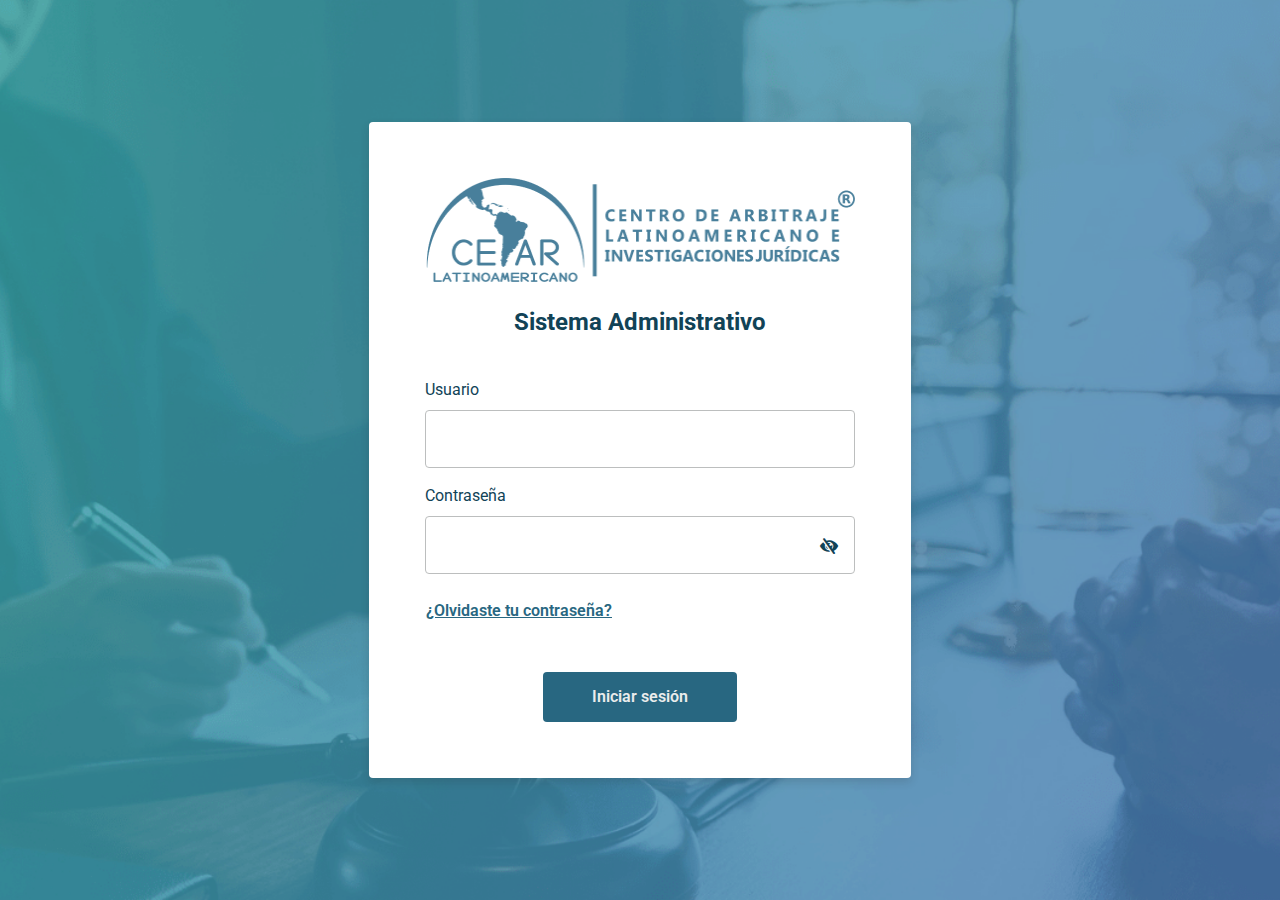
==== login.html @ 55adccd5 "base" ====
<!DOCTYPE html>
<html lang="es">

<head>
	<meta http-equiv="Content-Type" content="text/html; charset=utf-8" />
	<meta http-equiv="X-UA-Compatible" content="IE=edge" />
	<title>Login</title>
	<meta content='width=device-width, initial-scale=1.0, shrink-to-fit=no' name='viewport' />
	<link rel="icon" href="img/icons/favicon.png" type="image/x-icon" />
	<link rel="preconnect" href="https://fonts.googleapis.com">
	<link rel="preconnect" href="https://fonts.gstatic.com" crossorigin>
	<link href="https://fonts.googleapis.com/css2?family=Roboto:wght@400;500;700&display=swap" rel="stylesheet">
	<link href="https://fonts.googleapis.com/css?family=Material+Icons|Material+Icons+Outlined|Material+Icons+Two+Tone|Material+Icons+Round|Material+Icons+Sharp" rel="stylesheet">
	<script src="js/plugin/webfont/webfont.min.js"></script>
	<link href="css/fonts.min.css" rel="stylesheet" type="text/css">
	<!-- CSS Files -->
	<link rel="stylesheet" href="css/animate.css">
	<link rel="stylesheet" href="css/bootstrap.min.css">
	<link rel="stylesheet" href="css/main.css">
	<link rel="stylesheet" href="css/mq.css">

</head>

<body>

	<main class="main-login wrap-img-login">

		<div class="container-fluid container-mobile">
			<div class="row">

				<div class="col-12 wrap-form-login">
					<form class="form-login">

						<div class="logo">
							<img src="img/logos/logo-cear.png" alt="CEAR Centro de Arbitraje Latinoamericano e Investigaciones Jurídicas">
						</div>

						<h1 class="form-title fw-b marginBottom-2-5">
							Sistema Administrativo
						</h1>

						<div class="marginBottom-1 error-input-">
							<label for="inputUser" class="form-label">Usuario</label>
							<input type="text" class="form-control" id="inputUser">
							<small class="text-help">
								<span class="material-icons">
									report_problem
								</span>
								El usuario es incorrecto
							</small>
						</div>

						<div class="marginBottom-1 error-input-">
							<label for="password-field" class="form-label">Contraseña</label>
							<input type="password" class="form-control" id="password-field">
							<span toggle="#password-field" class="fa fa-fw fa-eye-slash field-icon toggle-password"></span>
							<small class="text-help">
								<span class="material-icons">
									report_problem
								</span>
								La contraseña es incorrecta
							</small>
						</div>

						<div class="d-flex justify-content-start marginBottom-2-5">
							<button type="button" class="btn link-button"  data-bs-toggle="modal" data-bs-target="#modalContraOlvidada">
								¿Olvidaste tu contraseña?
							</button>
						</div>

						<div class="d-flex justify-content-center">
							<button type="submit" class="btn btn-large primary-button">Iniciar sesión</button>
						</div>
					</form>
				</div>
			</div>
		</div>

	</main>

	<!-- Modals -->


	<!-- Modal -->
	<div class="modal fade modalInfo" id="modalContraOlvidada" tabindex="-1" role="dialog" aria-labelledby="exampleModalLabel" aria-hidden="true">
		<div class="modal-dialog" role="document">
			<div class="modal-content">
				<div class="modal-header">
					<button type="button" class="btn-close" data-bs-dismiss="modal" aria-label="Close"></button>
				</div>
				<div class="modal-body">
					<h1 class="modal-title marginBottom-1-5 text-center">Recuperación de contraseña</h1>
					<p class="text-center">
						Ingresa tu usuario para solicitar la recuperación de tu contraseña:
					</p>
					<div class="marginBottom-1">
						<label for="inputUser" class="form-label">Usuario</label>
						<input type="text" class="form-control" id="inputUser">
						<small class="text-help">
							<span class="material-icons">
								report_problem
							</span>
							El usuario es incorrecto
						</small>
					</div>
				</div>
				<div class="modal-footer">
					<button type="button" class="btn btn-large primary-button" data-bs-dismiss="modal">
						Solicitar recuperación
					</button>
					<button type="button" class="btn btn-large link-button" data-bs-dismiss="modal">
						Cancelar
					</button>
				</div>
			</div>
		</div>
	</div>
	<!-- Fin Modals -->

	<!--   Bootstrap JS Files   -->
	<script src="js/bootstrap/jquery.3.2.1.min.js"></script>
	<script src="js/bootstrap/bootstrap.bundle.min.js"></script>
	<!-- <script src="js/bootstrap/popper.min.js"></script>
	<script src="js/bootstrap/bootstrap.min.js"></script> -->

	<!-- <script src="js/main.js"></script> -->
	<script src="js/login.js"></script>

</body>

</html>
---- css/fonts.min.css ----
@font-face{font-family:Flaticon;src:url(../fonts/flaticon/Flaticon.eot);src:url(../fonts/flaticon/Flaticon.eot?#iefix) format("embedded-opentype"),url(../fonts/flaticon/Flaticon.woff) format("woff"),url(../fonts/flaticon/Flaticon.ttf) format("truetype"),url(../fonts/flaticon/Flaticon.svg#Flaticon) format("svg");font-weight:400;font-style:normal}@media screen and (-webkit-min-device-pixel-ratio:0){@font-face{font-family:Flaticon;src:url(../fonts/flaticon/Flaticon.svg#Flaticon) format("svg")}}[class*=" flaticon-"]:before,[class^=flaticon-]:before{font-family:Flaticon;font-style:normal;font-weight:400;font-variant:normal;line-height:1;text-decoration:inherit;text-rendering:optimizeLegibility;text-transform:none;-moz-osx-font-smoothing:grayscale;-webkit-font-smoothing:antialiased;font-smoothing:antialiased}.fi:before{display:inline-block;font-family:Flaticon;font-style:normal;font-weight:400;font-variant:normal;line-height:1;text-decoration:inherit;text-rendering:optimizeLegibility;text-transform:none;-moz-osx-font-smoothing:grayscale;-webkit-font-smoothing:antialiased;font-smoothing:antialiased}.flaticon-delivery-truck:before{content:"\f100"}.flaticon-shopping-bag:before{content:"\f101"}.flaticon-box-3:before{content:"\f102"}.flaticon-box-2:before{content:"\f103"}.flaticon-box-1:before{content:"\f104"}.flaticon-laptop:before{content:"\f105"}.flaticon-coffee-cup:before{content:"\f106"}.flaticon-user-6:before{content:"\f107"}.flaticon-user-5:before{content:"\f108"}.flaticon-remove-user-1:before{content:"\f109"}.flaticon-customer-support:before{content:"\f10a"}.flaticon-user-4:before{content:"\f10b"}.flaticon-user-3:before{content:"\f10c"}.flaticon-user-2:before{content:"\f10d"}.flaticon-remove-user:before{content:"\f10e"}.flaticon-add-user:before{content:"\f10f"}.flaticon-tea-cup:before{content:"\f110"}.flaticon-pen:before{content:"\f111"}.flaticon-desk:before{content:"\f112"}.flaticon-ruler:before{content:"\f113"}.flaticon-pencil:before{content:"\f114"}.flaticon-analytics:before{content:"\f115"}.flaticon-google-plus:before{content:"\f116"}.flaticon-dribbble:before{content:"\f117"}.flaticon-whatsapp:before{content:"\f118"}.flaticon-twitter:before{content:"\f119"}.flaticon-behance:before{content:"\f11a"}.flaticon-instagram:before{content:"\f11b"}.flaticon-android:before{content:"\f11c"}.flaticon-apple:before{content:"\f11d"}.flaticon-windows:before{content:"\f11e"}.flaticon-pinterest:before{content:"\f11f"}.flaticon-youtube:before{content:"\f120"}.flaticon-paypal:before{content:"\f121"}.flaticon-linkedin:before{content:"\f122"}.flaticon-facebook:before{content:"\f123"}.flaticon-lock-1:before{content:"\f124"}.flaticon-lock:before{content:"\f125"}.flaticon-profile-1:before{content:"\f126"}.flaticon-profile:before{content:"\f127"}.flaticon-user-1:before{content:"\f128"}.flaticon-user:before{content:"\f129"}.flaticon-users:before{content:"\f12a"}.flaticon-message:before{content:"\f12b"}.flaticon-placeholder-1:before{content:"\f12c"}.flaticon-location:before{content:"\f12d"}.flaticon-arrows-2:before{content:"\f12e"}.flaticon-technology-2:before{content:"\f12f"}.flaticon-multimedia-2:before{content:"\f130"}.flaticon-multimedia-1:before{content:"\f131"}.flaticon-close:before{content:"\f132"}.flaticon-home:before{content:"\f133"}.flaticon-circle:before{content:"\f134"}.flaticon-arrow:before{content:"\f135"}.flaticon-mark-1:before{content:"\f136"}.flaticon-mark:before{content:"\f137"}.flaticon-shapes-1:before{content:"\f138"}.flaticon-search-2:before{content:"\f139"}.flaticon-interface-7:before{content:"\f13a"}.flaticon-suitcase:before{content:"\f13b"}.flaticon-chain-1:before{content:"\f13c"}.flaticon-chain:before{content:"\f13d"}.flaticon-agenda-1:before{content:"\f13e"}.flaticon-interface-6:before{content:"\f13f"}.flaticon-calendar:before{content:"\f140"}.flaticon-list:before{content:"\f141"}.flaticon-file-1:before{content:"\f142"}.flaticon-file:before{content:"\f143"}.flaticon-interface-5:before{content:"\f144"}.flaticon-folder:before{content:"\f145"}.flaticon-stopwatch:before{content:"\f146"}.flaticon-time:before{content:"\f147"}.flaticon-clock-1:before{content:"\f148"}.flaticon-search-1:before{content:"\f149"}.flaticon-alarm-1:before{content:"\f14a"}.flaticon-alarm:before{content:"\f14b"}.flaticon-present:before{content:"\f14c"}.flaticon-layers-1:before{content:"\f14d"}.flaticon-settings:before{content:"\f14e"}.flaticon-attachment:before{content:"\f14f"}.flaticon-gestures:before{content:"\f150"}.flaticon-tool:before{content:"\f151"}.flaticon-interface-4:before{content:"\f152"}.flaticon-interface-3:before{content:"\f153"}.flaticon-agenda:before{content:"\f154"}.flaticon-shapes:before{content:"\f155"}.flaticon-symbol-1:before{content:"\f156"}.flaticon-symbol:before{content:"\f157"}.flaticon-interface-2:before{content:"\f158"}.flaticon-layers:before{content:"\f159"}.flaticon-clock:before{content:"\f15a"}.flaticon-web-1:before{content:"\f15b"}.flaticon-internet:before{content:"\f15c"}.flaticon-placeholder:before{content:"\f15d"}.flaticon-signs-3:before{content:"\f15e"}.flaticon-star-1:before{content:"\f15f"}.flaticon-web:before{content:"\f160"}.flaticon-star:before{content:"\f161"}.flaticon-like-1:before{content:"\f162"}.flaticon-like:before{content:"\f163"}.flaticon-cloud:before{content:"\f164"}.flaticon-database:before{content:"\f165"}.flaticon-technology-1:before{content:"\f166"}.flaticon-idea:before{content:"\f167"}.flaticon-search:before{content:"\f168"}.flaticon-wifi:before{content:"\f169"}.flaticon-hands-1:before{content:"\f16a"}.flaticon-hands:before{content:"\f16b"}.flaticon-bars-2:before{content:"\f16c"}.flaticon-arrows-1:before{content:"\f16d"}.flaticon-interface-1:before{content:"\f16e"}.flaticon-network:before{content:"\f16f"}.flaticon-share-1:before{content:"\f170"}.flaticon-share:before{content:"\f171"}.flaticon-bars-1:before{content:"\f172"}.flaticon-cross-1:before{content:"\f173"}.flaticon-line-1:before{content:"\f174"}.flaticon-signs-2:before{content:"\f175"}.flaticon-check:before{content:"\f176"}.flaticon-technology:before{content:"\f177"}.flaticon-bars:before{content:"\f178"}.flaticon-cross:before{content:"\f179"}.flaticon-add:before{content:"\f17a"}.flaticon-power:before{content:"\f17b"}.flaticon-signs-1:before{content:"\f17c"}.flaticon-round:before{content:"\f17d"}.flaticon-exclamation:before{content:"\f17e"}.flaticon-success:before{content:"\f17f"}.flaticon-error:before{content:"\f180"}.flaticon-line:before{content:"\f181"}.flaticon-plus:before{content:"\f182"}.flaticon-interface:before{content:"\f183"}.flaticon-signs:before{content:"\f184"}.flaticon-play-button-1:before{content:"\f185"}.flaticon-play-button:before{content:"\f186"}.flaticon-music-player:before{content:"\f187"}.flaticon-medical:before{content:"\f188"}.flaticon-photo-camera:before{content:"\f189"}.flaticon-picture:before{content:"\f18a"}.flaticon-multimedia:before{content:"\f18b"}.flaticon-game-controller:before{content:"\f18c"}.flaticon-imac:before{content:"\f18d"}.flaticon-paint-palette:before{content:"\f18e"}.flaticon-envelope-3:before{content:"\f18f"}.flaticon-envelope-2:before{content:"\f190"}.flaticon-envelope-1:before{content:"\f191"}.flaticon-envelope:before{content:"\f192"}.flaticon-mailbox:before{content:"\f193"}.flaticon-inbox:before{content:"\f194"}.flaticon-chat-8:before{content:"\f195"}.flaticon-chat-7:before{content:"\f196"}.flaticon-chat-6:before{content:"\f197"}.flaticon-chat-5:before{content:"\f198"}.flaticon-chat-4:before{content:"\f199"}.flaticon-chat-3:before{content:"\f19a"}.flaticon-chat-2:before{content:"\f19b"}.flaticon-chat-1:before{content:"\f19c"}.flaticon-chat:before{content:"\f19d"}.flaticon-archive:before{content:"\f19e"}.flaticon-diagram:before{content:"\f19f"}.flaticon-graph-2:before{content:"\f1a0"}.flaticon-graph-1:before{content:"\f1a1"}.flaticon-graph:before{content:"\f1a2"}.flaticon-chart-pie:before{content:"\f1a3"}.flaticon-presentation:before{content:"\f1a4"}.flaticon-store:before{content:"\f1a5"}.flaticon-coins:before{content:"\f1a6"}.flaticon-credit-card-1:before{content:"\f1a7"}.flaticon-credit-card:before{content:"\f1a8"}.flaticon-cart-1:before{content:"\f1a9"}.flaticon-cart:before{content:"\f1aa"}.flaticon-price-tag:before{content:"\f1ab"}.flaticon-box:before{content:"\f1ac"}.flaticon-right-arrow-4:before{content:"\f1ad"}.flaticon-left-arrow-4:before{content:"\f1ae"}.flaticon-up-arrow-3:before{content:"\f1af"}.flaticon-download-1:before{content:"\f1b0"}.flaticon-down-arrow-3:before{content:"\f1b1"}.flaticon-up-arrow-2:before{content:"\f1b2"}.flaticon-left-arrow-3:before{content:"\f1b3"}.flaticon-right-arrow-3:before{content:"\f1b4"}.flaticon-down-arrow-2:before{content:"\f1b5"}.flaticon-arrows:before{content:"\f1b6"}.flaticon-left-arrow-2:before{content:"\f1b7"}.flaticon-right-arrow-2:before{content:"\f1b8"}.flaticon-upward:before{content:"\f1b9"}.flaticon-download:before{content:"\f1ba"}.flaticon-back:before{content:"\f1bb"}.flaticon-next:before{content:"\f1bc"}.flaticon-up-arrow-1:before{content:"\f1bd"}.flaticon-down-arrow-1:before{content:"\f1be"}.flaticon-left-arrow-1:before{content:"\f1bf"}.flaticon-right-arrow-1:before{content:"\f1c0"}.flaticon-up-arrow:before{content:"\f1c1"}.flaticon-down-arrow:before{content:"\f1c2"}.flaticon-left-arrow:before{content:"\f1c3"}.flaticon-right-arrow:before{content:"\f1c4"}.flaticon-expand:before{content:"\f1c5"}.flaticon-repeat:before{content:"\f1c6"}/*!
 * Font Awesome Free 5.2.0 by @fontawesome - https://fontawesome.com
 * License - https://fontawesome.com/license (Icons: CC BY 4.0, Fonts: SIL OFL 1.1, Code: MIT License)
 */.fa,.fab,.fal,.far,.fas{-moz-osx-font-smoothing:grayscale;-webkit-font-smoothing:antialiased;display:inline-block;font-style:normal;font-variant:normal;text-rendering:auto;line-height:1}.fa-lg{font-size:1.33333em;line-height:.75em;vertical-align:-.0667em}.fa-xs{font-size:.75em}.fa-sm{font-size:.875em}.fa-1x{font-size:1em}.fa-2x{font-size:2em}.fa-3x{font-size:3em}.fa-4x{font-size:4em}.fa-5x{font-size:5em}.fa-6x{font-size:6em}.fa-7x{font-size:7em}.fa-8x{font-size:8em}.fa-9x{font-size:9em}.fa-10x{font-size:10em}.fa-fw{text-align:center;width:1.25em}.fa-ul{list-style-type:none;margin-left:2.5em;padding-left:0}.fa-ul>li{position:relative}.fa-li{left:-2em;position:absolute;text-align:center;width:2em;line-height:inherit}.fa-border{border:solid .08em #eee;border-radius:.1em;padding:.2em .25em .15em}.fa-pull-left{float:left}.fa-pull-right{float:right}.fa.fa-pull-left,.fab.fa-pull-left,.fal.fa-pull-left,.far.fa-pull-left,.fas.fa-pull-left{margin-right:.3em}.fa.fa-pull-right,.fab.fa-pull-right,.fal.fa-pull-right,.far.fa-pull-right,.fas.fa-pull-right{margin-left:.3em}.fa-spin{-webkit-animation:fa-spin 2s infinite linear;animation:fa-spin 2s infinite linear}.fa-pulse{-webkit-animation:fa-spin 1s infinite steps(8);animation:fa-spin 1s infinite steps(8)}@-webkit-keyframes fa-spin{0%{-webkit-transform:rotate(0);transform:rotate(0)}100%{-webkit-transform:rotate(360deg);transform:rotate(360deg)}}@keyframes fa-spin{0%{-webkit-transform:rotate(0);transform:rotate(0)}100%{-webkit-transform:rotate(360deg);transform:rotate(360deg)}}.fa-rotate-90{-webkit-transform:rotate(90deg);transform:rotate(90deg)}.fa-rotate-180{-webkit-transform:rotate(180deg);transform:rotate(180deg)}.fa-rotate-270{-webkit-transform:rotate(270deg);transform:rotate(270deg)}.fa-flip-horizontal{-webkit-transform:scale(-1,1);transform:scale(-1,1)}.fa-flip-vertical{-webkit-transform:scale(1,-1);transform:scale(1,-1)}.fa-flip-horizontal.fa-flip-vertical{-webkit-transform:scale(-1,-1);transform:scale(-1,-1)}:root .fa-flip-horizontal,:root .fa-flip-vertical,:root .fa-rotate-180,:root .fa-rotate-270,:root .fa-rotate-90{-webkit-filter:none;filter:none}.fa-stack{display:inline-block;height:2em;line-height:2em;position:relative;vertical-align:middle;width:2em}.fa-stack-1x,.fa-stack-2x{left:0;position:absolute;text-align:center;width:100%}.fa-stack-1x{line-height:inherit}.fa-stack-2x{font-size:2em}.fa-inverse{color:#fff}.fa-500px:before{content:"\f26e"}.fa-accessible-icon:before{content:"\f368"}.fa-accusoft:before{content:"\f369"}.fa-address-book:before{content:"\f2b9"}.fa-address-card:before{content:"\f2bb"}.fa-adjust:before{content:"\f042"}.fa-adn:before{content:"\f170"}.fa-adversal:before{content:"\f36a"}.fa-affiliatetheme:before{content:"\f36b"}.fa-air-freshener:before{content:"\f5d0"}.fa-algolia:before{content:"\f36c"}.fa-align-center:before{content:"\f037"}.fa-align-justify:before{content:"\f039"}.fa-align-left:before{content:"\f036"}.fa-align-right:before{content:"\f038"}.fa-allergies:before{content:"\f461"}.fa-amazon:before{content:"\f270"}.fa-amazon-pay:before{content:"\f42c"}.fa-ambulance:before{content:"\f0f9"}.fa-american-sign-language-interpreting:before{content:"\f2a3"}.fa-amilia:before{content:"\f36d"}.fa-anchor:before{content:"\f13d"}.fa-android:before{content:"\f17b"}.fa-angellist:before{content:"\f209"}.fa-angle-double-down:before{content:"\f103"}.fa-angle-double-left:before{content:"\f100"}.fa-angle-double-right:before{content:"\f101"}.fa-angle-double-up:before{content:"\f102"}.fa-angle-down:before{content:"\f107"}.fa-angle-left:before{content:"\f104"}.fa-angle-right:before{content:"\f105"}.fa-angle-up:before{content:"\f106"}.fa-angry:before{content:"\f556"}.fa-angrycreative:before{content:"\f36e"}.fa-angular:before{content:"\f420"}.fa-app-store:before{content:"\f36f"}.fa-app-store-ios:before{content:"\f370"}.fa-apper:before{content:"\f371"}.fa-apple:before{content:"\f179"}.fa-apple-alt:before{content:"\f5d1"}.fa-apple-pay:before{content:"\f415"}.fa-archive:before{content:"\f187"}.fa-archway:before{content:"\f557"}.fa-arrow-alt-circle-down:before{content:"\f358"}.fa-arrow-alt-circle-left:before{content:"\f359"}.fa-arrow-alt-circle-right:before{content:"\f35a"}.fa-arrow-alt-circle-up:before{content:"\f35b"}.fa-arrow-circle-down:before{content:"\f0ab"}.fa-arrow-circle-left:before{content:"\f0a8"}.fa-arrow-circle-right:before{content:"\f0a9"}.fa-arrow-circle-up:before{content:"\f0aa"}.fa-arrow-down:before{content:"\f063"}.fa-arrow-left:before{content:"\f060"}.fa-arrow-right:before{content:"\f061"}.fa-arrow-up:before{content:"\f062"}.fa-arrows-alt:before{content:"\f0b2"}.fa-arrows-alt-h:before{content:"\f337"}.fa-arrows-alt-v:before{content:"\f338"}.fa-assistive-listening-systems:before{content:"\f2a2"}.fa-asterisk:before{content:"\f069"}.fa-asymmetrik:before{content:"\f372"}.fa-at:before{content:"\f1fa"}.fa-atlas:before{content:"\f558"}.fa-atom:before{content:"\f5d2"}.fa-audible:before{content:"\f373"}.fa-audio-description:before{content:"\f29e"}.fa-autoprefixer:before{content:"\f41c"}.fa-avianex:before{content:"\f374"}.fa-aviato:before{content:"\f421"}.fa-award:before{content:"\f559"}.fa-aws:before{content:"\f375"}.fa-backspace:before{content:"\f55a"}.fa-backward:before{content:"\f04a"}.fa-balance-scale:before{content:"\f24e"}.fa-ban:before{content:"\f05e"}.fa-band-aid:before{content:"\f462"}.fa-bandcamp:before{content:"\f2d5"}.fa-barcode:before{content:"\f02a"}.fa-bars:before{content:"\f0c9"}.fa-baseball-ball:before{content:"\f433"}.fa-basketball-ball:before{content:"\f434"}.fa-bath:before{content:"\f2cd"}.fa-battery-empty:before{content:"\f244"}.fa-battery-full:before{content:"\f240"}.fa-battery-half:before{content:"\f242"}.fa-battery-quarter:before{content:"\f243"}.fa-battery-three-quarters:before{content:"\f241"}.fa-bed:before{content:"\f236"}.fa-beer:before{content:"\f0fc"}.fa-behance:before{content:"\f1b4"}.fa-behance-square:before{content:"\f1b5"}.fa-bell:before{content:"\f0f3"}.fa-bell-slash:before{content:"\f1f6"}.fa-bezier-curve:before{content:"\f55b"}.fa-bicycle:before{content:"\f206"}.fa-bimobject:before{content:"\f378"}.fa-binoculars:before{content:"\f1e5"}.fa-birthday-cake:before{content:"\f1fd"}.fa-bitbucket:before{content:"\f171"}.fa-bitcoin:before{content:"\f379"}.fa-bity:before{content:"\f37a"}.fa-black-tie:before{content:"\f27e"}.fa-blackberry:before{content:"\f37b"}.fa-blender:before{content:"\f517"}.fa-blind:before{content:"\f29d"}.fa-blogger:before{content:"\f37c"}.fa-blogger-b:before{content:"\f37d"}.fa-bluetooth:before{content:"\f293"}.fa-bluetooth-b:before{content:"\f294"}.fa-bold:before{content:"\f032"}.fa-bolt:before{content:"\f0e7"}.fa-bomb:before{content:"\f1e2"}.fa-bone:before{content:"\f5d7"}.fa-bong:before{content:"\f55c"}.fa-book:before{content:"\f02d"}.fa-book-open:before{content:"\f518"}.fa-book-reader:before{content:"\f5da"}.fa-bookmark:before{content:"\f02e"}.fa-bowling-ball:before{content:"\f436"}.fa-box:before{content:"\f466"}.fa-box-open:before{content:"\f49e"}.fa-boxes:before{content:"\f468"}.fa-braille:before{content:"\f2a1"}.fa-brain:before{content:"\f5dc"}.fa-briefcase:before{content:"\f0b1"}.fa-briefcase-medical:before{content:"\f469"}.fa-broadcast-tower:before{content:"\f519"}.fa-broom:before{content:"\f51a"}.fa-brush:before{content:"\f55d"}.fa-btc:before{content:"\f15a"}.fa-bug:before{content:"\f188"}.fa-building:before{content:"\f1ad"}.fa-bullhorn:before{content:"\f0a1"}.fa-bullseye:before{content:"\f140"}.fa-burn:before{content:"\f46a"}.fa-buromobelexperte:before{content:"\f37f"}.fa-bus:before{content:"\f207"}.fa-bus-alt:before{content:"\f55e"}.fa-buysellads:before{content:"\f20d"}.fa-calculator:before{content:"\f1ec"}.fa-calendar:before{content:"\f133"}.fa-calendar-alt:before{content:"\f073"}.fa-calendar-check:before{content:"\f274"}.fa-calendar-minus:before{content:"\f272"}.fa-calendar-plus:before{content:"\f271"}.fa-calendar-times:before{content:"\f273"}.fa-camera:before{content:"\f030"}.fa-camera-retro:before{content:"\f083"}.fa-cannabis:before{content:"\f55f"}.fa-capsules:before{content:"\f46b"}.fa-car:before{content:"\f1b9"}.fa-car-alt:before{content:"\f5de"}.fa-car-battery:before{content:"\f5df"}.fa-car-crash:before{content:"\f5e1"}.fa-car-side:before{content:"\f5e4"}.fa-caret-down:before{content:"\f0d7"}.fa-caret-left:before{content:"\f0d9"}.fa-caret-right:before{content:"\f0da"}.fa-caret-square-down:before{content:"\f150"}.fa-caret-square-left:before{content:"\f191"}.fa-caret-square-right:before{content:"\f152"}.fa-caret-square-up:before{content:"\f151"}.fa-caret-up:before{content:"\f0d8"}.fa-cart-arrow-down:before{content:"\f218"}.fa-cart-plus:before{content:"\f217"}.fa-cc-amazon-pay:before{content:"\f42d"}.fa-cc-amex:before{content:"\f1f3"}.fa-cc-apple-pay:before{content:"\f416"}.fa-cc-diners-club:before{content:"\f24c"}.fa-cc-discover:before{content:"\f1f2"}.fa-cc-jcb:before{content:"\f24b"}.fa-cc-mastercard:before{content:"\f1f1"}.fa-cc-paypal:before{content:"\f1f4"}.fa-cc-stripe:before{content:"\f1f5"}.fa-cc-visa:before{content:"\f1f0"}.fa-centercode:before{content:"\f380"}.fa-certificate:before{content:"\f0a3"}.fa-chalkboard:before{content:"\f51b"}.fa-chalkboard-teacher:before{content:"\f51c"}.fa-charging-station:before{content:"\f5e7"}.fa-chart-area:before{content:"\f1fe"}.fa-chart-bar:before{content:"\f080"}.fa-chart-line:before{content:"\f201"}.fa-chart-pie:before{content:"\f200"}.fa-check:before{content:"\f00c"}.fa-check-circle:before{content:"\f058"}.fa-check-double:before{content:"\f560"}.fa-check-square:before{content:"\f14a"}.fa-chess:before{content:"\f439"}.fa-chess-bishop:before{content:"\f43a"}.fa-chess-board:before{content:"\f43c"}.fa-chess-king:before{content:"\f43f"}.fa-chess-knight:before{content:"\f441"}.fa-chess-pawn:before{content:"\f443"}.fa-chess-queen:before{content:"\f445"}.fa-chess-rook:before{content:"\f447"}.fa-chevron-circle-down:before{content:"\f13a"}.fa-chevron-circle-left:before{content:"\f137"}.fa-chevron-circle-right:before{content:"\f138"}.fa-chevron-circle-up:before{content:"\f139"}.fa-chevron-down:before{content:"\f078"}.fa-chevron-left:before{content:"\f053"}.fa-chevron-right:before{content:"\f054"}.fa-chevron-up:before{content:"\f077"}.fa-child:before{content:"\f1ae"}.fa-chrome:before{content:"\f268"}.fa-church:before{content:"\f51d"}.fa-circle:before{content:"\f111"}.fa-circle-notch:before{content:"\f1ce"}.fa-clipboard:before{content:"\f328"}.fa-clipboard-check:before{content:"\f46c"}.fa-clipboard-list:before{content:"\f46d"}.fa-clock:before{content:"\f017"}.fa-clone:before{content:"\f24d"}.fa-closed-captioning:before{content:"\f20a"}.fa-cloud:before{content:"\f0c2"}.fa-cloud-download-alt:before{content:"\f381"}.fa-cloud-upload-alt:before{content:"\f382"}.fa-cloudscale:before{content:"\f383"}.fa-cloudsmith:before{content:"\f384"}.fa-cloudversify:before{content:"\f385"}.fa-cocktail:before{content:"\f561"}.fa-code:before{content:"\f121"}.fa-code-branch:before{content:"\f126"}.fa-codepen:before{content:"\f1cb"}.fa-codiepie:before{content:"\f284"}.fa-coffee:before{content:"\f0f4"}.fa-cog:before{content:"\f013"}.fa-cogs:before{content:"\f085"}.fa-coins:before{content:"\f51e"}.fa-columns:before{content:"\f0db"}.fa-comment:before{content:"\f075"}.fa-comment-alt:before{content:"\f27a"}.fa-comment-dots:before{content:"\f4ad"}.fa-comment-slash:before{content:"\f4b3"}.fa-comments:before{content:"\f086"}.fa-compact-disc:before{content:"\f51f"}.fa-compass:before{content:"\f14e"}.fa-compress:before{content:"\f066"}.fa-concierge-bell:before{content:"\f562"}.fa-connectdevelop:before{content:"\f20e"}.fa-contao:before{content:"\f26d"}.fa-cookie:before{content:"\f563"}.fa-cookie-bite:before{content:"\f564"}.fa-copy:before{content:"\f0c5"}.fa-copyright:before{content:"\f1f9"}.fa-couch:before{content:"\f4b8"}.fa-cpanel:before{content:"\f388"}.fa-creative-commons:before{content:"\f25e"}.fa-creative-commons-by:before{content:"\f4e7"}.fa-creative-commons-nc:before{content:"\f4e8"}.fa-creative-commons-nc-eu:before{content:"\f4e9"}.fa-creative-commons-nc-jp:before{content:"\f4ea"}.fa-creative-commons-nd:before{content:"\f4eb"}.fa-creative-commons-pd:before{content:"\f4ec"}.fa-creative-commons-pd-alt:before{content:"\f4ed"}.fa-creative-commons-remix:before{content:"\f4ee"}.fa-creative-commons-sa:before{content:"\f4ef"}.fa-creative-commons-sampling:before{content:"\f4f0"}.fa-creative-commons-sampling-plus:before{content:"\f4f1"}.fa-creative-commons-share:before{content:"\f4f2"}.fa-credit-card:before{content:"\f09d"}.fa-crop:before{content:"\f125"}.fa-crop-alt:before{content:"\f565"}.fa-crosshairs:before{content:"\f05b"}.fa-crow:before{content:"\f520"}.fa-crown:before{content:"\f521"}.fa-css3:before{content:"\f13c"}.fa-css3-alt:before{content:"\f38b"}.fa-cube:before{content:"\f1b2"}.fa-cubes:before{content:"\f1b3"}.fa-cut:before{content:"\f0c4"}.fa-cuttlefish:before{content:"\f38c"}.fa-d-and-d:before{content:"\f38d"}.fa-dashcube:before{content:"\f210"}.fa-database:before{content:"\f1c0"}.fa-deaf:before{content:"\f2a4"}.fa-delicious:before{content:"\f1a5"}.fa-deploydog:before{content:"\f38e"}.fa-deskpro:before{content:"\f38f"}.fa-desktop:before{content:"\f108"}.fa-deviantart:before{content:"\f1bd"}.fa-diagnoses:before{content:"\f470"}.fa-dice:before{content:"\f522"}.fa-dice-five:before{content:"\f523"}.fa-dice-four:before{content:"\f524"}.fa-dice-one:before{content:"\f525"}.fa-dice-six:before{content:"\f526"}.fa-dice-three:before{content:"\f527"}.fa-dice-two:before{content:"\f528"}.fa-digg:before{content:"\f1a6"}.fa-digital-ocean:before{content:"\f391"}.fa-digital-tachograph:before{content:"\f566"}.fa-directions:before{content:"\f5eb"}.fa-discord:before{content:"\f392"}.fa-discourse:before{content:"\f393"}.fa-divide:before{content:"\f529"}.fa-dizzy:before{content:"\f567"}.fa-dna:before{content:"\f471"}.fa-dochub:before{content:"\f394"}.fa-docker:before{content:"\f395"}.fa-dollar-sign:before{content:"\f155"}.fa-dolly:before{content:"\f472"}.fa-dolly-flatbed:before{content:"\f474"}.fa-donate:before{content:"\f4b9"}.fa-door-closed:before{content:"\f52a"}.fa-door-open:before{content:"\f52b"}.fa-dot-circle:before{content:"\f192"}.fa-dove:before{content:"\f4ba"}.fa-download:before{content:"\f019"}.fa-draft2digital:before{content:"\f396"}.fa-drafting-compass:before{content:"\f568"}.fa-draw-polygon:before{content:"\f5ee"}.fa-dribbble:before{content:"\f17d"}.fa-dribbble-square:before{content:"\f397"}.fa-dropbox:before{content:"\f16b"}.fa-drum:before{content:"\f569"}.fa-drum-steelpan:before{content:"\f56a"}.fa-drupal:before{content:"\f1a9"}.fa-dumbbell:before{content:"\f44b"}.fa-dyalog:before{content:"\f399"}.fa-earlybirds:before{content:"\f39a"}.fa-ebay:before{content:"\f4f4"}.fa-edge:before{content:"\f282"}.fa-edit:before{content:"\f044"}.fa-eject:before{content:"\f052"}.fa-elementor:before{content:"\f430"}.fa-ellipsis-h:before{content:"\f141"}.fa-ellipsis-v:before{content:"\f142"}.fa-ello:before{content:"\f5f1"}.fa-ember:before{content:"\f423"}.fa-empire:before{content:"\f1d1"}.fa-envelope:before{content:"\f0e0"}.fa-envelope-open:before{content:"\f2b6"}.fa-envelope-square:before{content:"\f199"}.fa-envira:before{content:"\f299"}.fa-equals:before{content:"\f52c"}.fa-eraser:before{content:"\f12d"}.fa-erlang:before{content:"\f39d"}.fa-ethereum:before{content:"\f42e"}.fa-etsy:before{content:"\f2d7"}.fa-euro-sign:before{content:"\f153"}.fa-exchange-alt:before{content:"\f362"}.fa-exclamation:before{content:"\f12a"}.fa-exclamation-circle:before{content:"\f06a"}.fa-exclamation-triangle:before{content:"\f071"}.fa-expand:before{content:"\f065"}.fa-expand-arrows-alt:before{content:"\f31e"}.fa-expeditedssl:before{content:"\f23e"}.fa-external-link-alt:before{content:"\f35d"}.fa-external-link-square-alt:before{content:"\f360"}.fa-eye:before{content:"\f06e"}.fa-eye-dropper:before{content:"\f1fb"}.fa-eye-slash:before{content:"\f070"}.fa-facebook:before{content:"\f09a"}.fa-facebook-f:before{content:"\f39e"}.fa-facebook-messenger:before{content:"\f39f"}.fa-facebook-square:before{content:"\f082"}.fa-fast-backward:before{content:"\f049"}.fa-fast-forward:before{content:"\f050"}.fa-fax:before{content:"\f1ac"}.fa-feather:before{content:"\f52d"}.fa-feather-alt:before{content:"\f56b"}.fa-female:before{content:"\f182"}.fa-fighter-jet:before{content:"\f0fb"}.fa-file:before{content:"\f15b"}.fa-file-alt:before{content:"\f15c"}.fa-file-archive:before{content:"\f1c6"}.fa-file-audio:before{content:"\f1c7"}.fa-file-code:before{content:"\f1c9"}.fa-file-contract:before{content:"\f56c"}.fa-file-download:before{content:"\f56d"}.fa-file-excel:before{content:"\f1c3"}.fa-file-export:before{content:"\f56e"}.fa-file-image:before{content:"\f1c5"}.fa-file-import:before{content:"\f56f"}.fa-file-invoice:before{content:"\f570"}.fa-file-invoice-dollar:before{content:"\f571"}.fa-file-medical:before{content:"\f477"}.fa-file-medical-alt:before{content:"\f478"}.fa-file-pdf:before{content:"\f1c1"}.fa-file-powerpoint:before{content:"\f1c4"}.fa-file-prescription:before{content:"\f572"}.fa-file-signature:before{content:"\f573"}.fa-file-upload:before{content:"\f574"}.fa-file-video:before{content:"\f1c8"}.fa-file-word:before{content:"\f1c2"}.fa-fill:before{content:"\f575"}.fa-fill-drip:before{content:"\f576"}.fa-film:before{content:"\f008"}.fa-filter:before{content:"\f0b0"}.fa-fingerprint:before{content:"\f577"}.fa-fire:before{content:"\f06d"}.fa-fire-extinguisher:before{content:"\f134"}.fa-firefox:before{content:"\f269"}.fa-first-aid:before{content:"\f479"}.fa-first-order:before{content:"\f2b0"}.fa-first-order-alt:before{content:"\f50a"}.fa-firstdraft:before{content:"\f3a1"}.fa-fish:before{content:"\f578"}.fa-flag:before{content:"\f024"}.fa-flag-checkered:before{content:"\f11e"}.fa-flask:before{content:"\f0c3"}.fa-flickr:before{content:"\f16e"}.fa-flipboard:before{content:"\f44d"}.fa-flushed:before{content:"\f579"}.fa-fly:before{content:"\f417"}.fa-folder:before{content:"\f07b"}.fa-folder-open:before{content:"\f07c"}.fa-font:before{content:"\f031"}.fa-font-awesome:before{content:"\f2b4"}.fa-font-awesome-alt:before{content:"\f35c"}.fa-font-awesome-flag:before{content:"\f425"}.fa-font-awesome-logo-full:before{content:"\f4e6"}.fa-fonticons:before{content:"\f280"}.fa-fonticons-fi:before{content:"\f3a2"}.fa-football-ball:before{content:"\f44e"}.fa-fort-awesome:before{content:"\f286"}.fa-fort-awesome-alt:before{content:"\f3a3"}.fa-forumbee:before{content:"\f211"}.fa-forward:before{content:"\f04e"}.fa-foursquare:before{content:"\f180"}.fa-free-code-camp:before{content:"\f2c5"}.fa-freebsd:before{content:"\f3a4"}.fa-frog:before{content:"\f52e"}.fa-frown:before{content:"\f119"}.fa-frown-open:before{content:"\f57a"}.fa-fulcrum:before{content:"\f50b"}.fa-futbol:before{content:"\f1e3"}.fa-galactic-republic:before{content:"\f50c"}.fa-galactic-senate:before{content:"\f50d"}.fa-gamepad:before{content:"\f11b"}.fa-gas-pump:before{content:"\f52f"}.fa-gavel:before{content:"\f0e3"}.fa-gem:before{content:"\f3a5"}.fa-genderless:before{content:"\f22d"}.fa-get-pocket:before{content:"\f265"}.fa-gg:before{content:"\f260"}.fa-gg-circle:before{content:"\f261"}.fa-gift:before{content:"\f06b"}.fa-git:before{content:"\f1d3"}.fa-git-square:before{content:"\f1d2"}.fa-github:before{content:"\f09b"}.fa-github-alt:before{content:"\f113"}.fa-github-square:before{content:"\f092"}.fa-gitkraken:before{content:"\f3a6"}.fa-gitlab:before{content:"\f296"}.fa-gitter:before{content:"\f426"}.fa-glass-martini:before{content:"\f000"}.fa-glass-martini-alt:before{content:"\f57b"}.fa-glasses:before{content:"\f530"}.fa-glide:before{content:"\f2a5"}.fa-glide-g:before{content:"\f2a6"}.fa-globe:before{content:"\f0ac"}.fa-globe-africa:before{content:"\f57c"}.fa-globe-americas:before{content:"\f57d"}.fa-globe-asia:before{content:"\f57e"}.fa-gofore:before{content:"\f3a7"}.fa-golf-ball:before{content:"\f450"}.fa-goodreads:before{content:"\f3a8"}.fa-goodreads-g:before{content:"\f3a9"}.fa-google:before{content:"\f1a0"}.fa-google-drive:before{content:"\f3aa"}.fa-google-play:before{content:"\f3ab"}.fa-google-plus:before{content:"\f2b3"}.fa-google-plus-g:before{content:"\f0d5"}.fa-google-plus-square:before{content:"\f0d4"}.fa-google-wallet:before{content:"\f1ee"}.fa-graduation-cap:before{content:"\f19d"}.fa-gratipay:before{content:"\f184"}.fa-grav:before{content:"\f2d6"}.fa-greater-than:before{content:"\f531"}.fa-greater-than-equal:before{content:"\f532"}.fa-grimace:before{content:"\f57f"}.fa-grin:before{content:"\f580"}.fa-grin-alt:before{content:"\f581"}.fa-grin-beam:before{content:"\f582"}.fa-grin-beam-sweat:before{content:"\f583"}.fa-grin-hearts:before{content:"\f584"}.fa-grin-squint:before{content:"\f585"}.fa-grin-squint-tears:before{content:"\f586"}.fa-grin-stars:before{content:"\f587"}.fa-grin-tears:before{content:"\f588"}.fa-grin-tongue:before{content:"\f589"}.fa-grin-tongue-squint:before{content:"\f58a"}.fa-grin-tongue-wink:before{content:"\f58b"}.fa-grin-wink:before{content:"\f58c"}.fa-grip-horizontal:before{content:"\f58d"}.fa-grip-vertical:before{content:"\f58e"}.fa-gripfire:before{content:"\f3ac"}.fa-grunt:before{content:"\f3ad"}.fa-gulp:before{content:"\f3ae"}.fa-h-square:before{content:"\f0fd"}.fa-hacker-news:before{content:"\f1d4"}.fa-hacker-news-square:before{content:"\f3af"}.fa-hackerrank:before{content:"\f5f7"}.fa-hand-holding:before{content:"\f4bd"}.fa-hand-holding-heart:before{content:"\f4be"}.fa-hand-holding-usd:before{content:"\f4c0"}.fa-hand-lizard:before{content:"\f258"}.fa-hand-paper:before{content:"\f256"}.fa-hand-peace:before{content:"\f25b"}.fa-hand-point-down:before{content:"\f0a7"}.fa-hand-point-left:before{content:"\f0a5"}.fa-hand-point-right:before{content:"\f0a4"}.fa-hand-point-up:before{content:"\f0a6"}.fa-hand-pointer:before{content:"\f25a"}.fa-hand-rock:before{content:"\f255"}.fa-hand-scissors:before{content:"\f257"}.fa-hand-spock:before{content:"\f259"}.fa-hands:before{content:"\f4c2"}.fa-hands-helping:before{content:"\f4c4"}.fa-handshake:before{content:"\f2b5"}.fa-hashtag:before{content:"\f292"}.fa-hdd:before{content:"\f0a0"}.fa-heading:before{content:"\f1dc"}.fa-headphones:before{content:"\f025"}.fa-headphones-alt:before{content:"\f58f"}.fa-headset:before{content:"\f590"}.fa-heart:before{content:"\f004"}.fa-heartbeat:before{content:"\f21e"}.fa-helicopter:before{content:"\f533"}.fa-highlighter:before{content:"\f591"}.fa-hips:before{content:"\f452"}.fa-hire-a-helper:before{content:"\f3b0"}.fa-history:before{content:"\f1da"}.fa-hockey-puck:before{content:"\f453"}.fa-home:before{content:"\f015"}.fa-hooli:before{content:"\f427"}.fa-hornbill:before{content:"\f592"}.fa-hospital:before{content:"\f0f8"}.fa-hospital-alt:before{content:"\f47d"}.fa-hospital-symbol:before{content:"\f47e"}.fa-hot-tub:before{content:"\f593"}.fa-hotel:before{content:"\f594"}.fa-hotjar:before{content:"\f3b1"}.fa-hourglass:before{content:"\f254"}.fa-hourglass-end:before{content:"\f253"}.fa-hourglass-half:before{content:"\f252"}.fa-hourglass-start:before{content:"\f251"}.fa-houzz:before{content:"\f27c"}.fa-html5:before{content:"\f13b"}.fa-hubspot:before{content:"\f3b2"}.fa-i-cursor:before{content:"\f246"}.fa-id-badge:before{content:"\f2c1"}.fa-id-card:before{content:"\f2c2"}.fa-id-card-alt:before{content:"\f47f"}.fa-image:before{content:"\f03e"}.fa-images:before{content:"\f302"}.fa-imdb:before{content:"\f2d8"}.fa-inbox:before{content:"\f01c"}.fa-indent:before{content:"\f03c"}.fa-industry:before{content:"\f275"}.fa-infinity:before{content:"\f534"}.fa-info:before{content:"\f129"}.fa-info-circle:before{content:"\f05a"}.fa-instagram:before{content:"\f16d"}.fa-internet-explorer:before{content:"\f26b"}.fa-ioxhost:before{content:"\f208"}.fa-italic:before{content:"\f033"}.fa-itunes:before{content:"\f3b4"}.fa-itunes-note:before{content:"\f3b5"}.fa-java:before{content:"\f4e4"}.fa-jedi-order:before{content:"\f50e"}.fa-jenkins:before{content:"\f3b6"}.fa-joget:before{content:"\f3b7"}.fa-joint:before{content:"\f595"}.fa-joomla:before{content:"\f1aa"}.fa-js:before{content:"\f3b8"}.fa-js-square:before{content:"\f3b9"}.fa-jsfiddle:before{content:"\f1cc"}.fa-kaggle:before{content:"\f5fa"}.fa-key:before{content:"\f084"}.fa-keybase:before{content:"\f4f5"}.fa-keyboard:before{content:"\f11c"}.fa-keycdn:before{content:"\f3ba"}.fa-kickstarter:before{content:"\f3bb"}.fa-kickstarter-k:before{content:"\f3bc"}.fa-kiss:before{content:"\f596"}.fa-kiss-beam:before{content:"\f597"}.fa-kiss-wink-heart:before{content:"\f598"}.fa-kiwi-bird:before{content:"\f535"}.fa-korvue:before{content:"\f42f"}.fa-language:before{content:"\f1ab"}.fa-laptop:before{content:"\f109"}.fa-laptop-code:before{content:"\f5fc"}.fa-laravel:before{content:"\f3bd"}.fa-lastfm:before{content:"\f202"}.fa-lastfm-square:before{content:"\f203"}.fa-laugh:before{content:"\f599"}.fa-laugh-beam:before{content:"\f59a"}.fa-laugh-squint:before{content:"\f59b"}.fa-laugh-wink:before{content:"\f59c"}.fa-layer-group:before{content:"\f5fd"}.fa-leaf:before{content:"\f06c"}.fa-leanpub:before{content:"\f212"}.fa-lemon:before{content:"\f094"}.fa-less:before{content:"\f41d"}.fa-less-than:before{content:"\f536"}.fa-less-than-equal:before{content:"\f537"}.fa-level-down-alt:before{content:"\f3be"}.fa-level-up-alt:before{content:"\f3bf"}.fa-life-ring:before{content:"\f1cd"}.fa-lightbulb:before{content:"\f0eb"}.fa-line:before{content:"\f3c0"}.fa-link:before{content:"\f0c1"}.fa-linkedin:before{content:"\f08c"}.fa-linkedin-in:before{content:"\f0e1"}.fa-linode:before{content:"\f2b8"}.fa-linux:before{content:"\f17c"}.fa-lira-sign:before{content:"\f195"}.fa-list:before{content:"\f03a"}.fa-list-alt:before{content:"\f022"}.fa-list-ol:before{content:"\f0cb"}.fa-list-ul:before{content:"\f0ca"}.fa-location-arrow:before{content:"\f124"}.fa-lock:before{content:"\f023"}.fa-lock-open:before{content:"\f3c1"}.fa-long-arrow-alt-down:before{content:"\f309"}.fa-long-arrow-alt-left:before{content:"\f30a"}.fa-long-arrow-alt-right:before{content:"\f30b"}.fa-long-arrow-alt-up:before{content:"\f30c"}.fa-low-vision:before{content:"\f2a8"}.fa-luggage-cart:before{content:"\f59d"}.fa-lyft:before{content:"\f3c3"}.fa-magento:before{content:"\f3c4"}.fa-magic:before{content:"\f0d0"}.fa-magnet:before{content:"\f076"}.fa-mailchimp:before{content:"\f59e"}.fa-male:before{content:"\f183"}.fa-mandalorian:before{content:"\f50f"}.fa-map:before{content:"\f279"}.fa-map-marked:before{content:"\f59f"}.fa-map-marked-alt:before{content:"\f5a0"}.fa-map-marker:before{content:"\f041"}.fa-map-marker-alt:before{content:"\f3c5"}.fa-map-pin:before{content:"\f276"}.fa-map-signs:before{content:"\f277"}.fa-markdown:before{content:"\f60f"}.fa-marker:before{content:"\f5a1"}.fa-mars:before{content:"\f222"}.fa-mars-double:before{content:"\f227"}.fa-mars-stroke:before{content:"\f229"}.fa-mars-stroke-h:before{content:"\f22b"}.fa-mars-stroke-v:before{content:"\f22a"}.fa-mastodon:before{content:"\f4f6"}.fa-maxcdn:before{content:"\f136"}.fa-medal:before{content:"\f5a2"}.fa-medapps:before{content:"\f3c6"}.fa-medium:before{content:"\f23a"}.fa-medium-m:before{content:"\f3c7"}.fa-medkit:before{content:"\f0fa"}.fa-medrt:before{content:"\f3c8"}.fa-meetup:before{content:"\f2e0"}.fa-megaport:before{content:"\f5a3"}.fa-meh:before{content:"\f11a"}.fa-meh-blank:before{content:"\f5a4"}.fa-meh-rolling-eyes:before{content:"\f5a5"}.fa-memory:before{content:"\f538"}.fa-mercury:before{content:"\f223"}.fa-microchip:before{content:"\f2db"}.fa-microphone:before{content:"\f130"}.fa-microphone-alt:before{content:"\f3c9"}.fa-microphone-alt-slash:before{content:"\f539"}.fa-microphone-slash:before{content:"\f131"}.fa-microscope:before{content:"\f610"}.fa-microsoft:before{content:"\f3ca"}.fa-minus:before{content:"\f068"}.fa-minus-circle:before{content:"\f056"}.fa-minus-square:before{content:"\f146"}.fa-mix:before{content:"\f3cb"}.fa-mixcloud:before{content:"\f289"}.fa-mizuni:before{content:"\f3cc"}.fa-mobile:before{content:"\f10b"}.fa-mobile-alt:before{content:"\f3cd"}.fa-modx:before{content:"\f285"}.fa-monero:before{content:"\f3d0"}.fa-money-bill:before{content:"\f0d6"}.fa-money-bill-alt:before{content:"\f3d1"}.fa-money-bill-wave:before{content:"\f53a"}.fa-money-bill-wave-alt:before{content:"\f53b"}.fa-money-check:before{content:"\f53c"}.fa-money-check-alt:before{content:"\f53d"}.fa-monument:before{content:"\f5a6"}.fa-moon:before{content:"\f186"}.fa-mortar-pestle:before{content:"\f5a7"}.fa-motorcycle:before{content:"\f21c"}.fa-mouse-pointer:before{content:"\f245"}.fa-music:before{content:"\f001"}.fa-napster:before{content:"\f3d2"}.fa-neos:before{content:"\f612"}.fa-neuter:before{content:"\f22c"}.fa-newspaper:before{content:"\f1ea"}.fa-nimblr:before{content:"\f5a8"}.fa-nintendo-switch:before{content:"\f418"}.fa-node:before{content:"\f419"}.fa-node-js:before{content:"\f3d3"}.fa-not-equal:before{content:"\f53e"}.fa-notes-medical:before{content:"\f481"}.fa-npm:before{content:"\f3d4"}.fa-ns8:before{content:"\f3d5"}.fa-nutritionix:before{content:"\f3d6"}.fa-object-group:before{content:"\f247"}.fa-object-ungroup:before{content:"\f248"}.fa-odnoklassniki:before{content:"\f263"}.fa-odnoklassniki-square:before{content:"\f264"}.fa-oil-can:before{content:"\f613"}.fa-old-republic:before{content:"\f510"}.fa-opencart:before{content:"\f23d"}.fa-openid:before{content:"\f19b"}.fa-opera:before{content:"\f26a"}.fa-optin-monster:before{content:"\f23c"}.fa-osi:before{content:"\f41a"}.fa-outdent:before{content:"\f03b"}.fa-page4:before{content:"\f3d7"}.fa-pagelines:before{content:"\f18c"}.fa-paint-brush:before{content:"\f1fc"}.fa-paint-roller:before{content:"\f5aa"}.fa-palette:before{content:"\f53f"}.fa-palfed:before{content:"\f3d8"}.fa-pallet:before{content:"\f482"}.fa-paper-plane:before{content:"\f1d8"}.fa-paperclip:before{content:"\f0c6"}.fa-parachute-box:before{content:"\f4cd"}.fa-paragraph:before{content:"\f1dd"}.fa-parking:before{content:"\f540"}.fa-passport:before{content:"\f5ab"}.fa-paste:before{content:"\f0ea"}.fa-patreon:before{content:"\f3d9"}.fa-pause:before{content:"\f04c"}.fa-pause-circle:before{content:"\f28b"}.fa-paw:before{content:"\f1b0"}.fa-paypal:before{content:"\f1ed"}.fa-pen:before{content:"\f304"}.fa-pen-alt:before{content:"\f305"}.fa-pen-fancy:before{content:"\f5ac"}.fa-pen-nib:before{content:"\f5ad"}.fa-pen-square:before{content:"\f14b"}.fa-pencil-alt:before{content:"\f303"}.fa-pencil-ruler:before{content:"\f5ae"}.fa-people-carry:before{content:"\f4ce"}.fa-percent:before{content:"\f295"}.fa-percentage:before{content:"\f541"}.fa-periscope:before{content:"\f3da"}.fa-phabricator:before{content:"\f3db"}.fa-phoenix-framework:before{content:"\f3dc"}.fa-phoenix-squadron:before{content:"\f511"}.fa-phone:before{content:"\f095"}.fa-phone-slash:before{content:"\f3dd"}.fa-phone-square:before{content:"\f098"}.fa-phone-volume:before{content:"\f2a0"}.fa-php:before{content:"\f457"}.fa-pied-piper:before{content:"\f2ae"}.fa-pied-piper-alt:before{content:"\f1a8"}.fa-pied-piper-hat:before{content:"\f4e5"}.fa-pied-piper-pp:before{content:"\f1a7"}.fa-piggy-bank:before{content:"\f4d3"}.fa-pills:before{content:"\f484"}.fa-pinterest:before{content:"\f0d2"}.fa-pinterest-p:before{content:"\f231"}.fa-pinterest-square:before{content:"\f0d3"}.fa-plane:before{content:"\f072"}.fa-plane-arrival:before{content:"\f5af"}.fa-plane-departure:before{content:"\f5b0"}.fa-play:before{content:"\f04b"}.fa-play-circle:before{content:"\f144"}.fa-playstation:before{content:"\f3df"}.fa-plug:before{content:"\f1e6"}.fa-plus:before{content:"\f067"}.fa-plus-circle:before{content:"\f055"}.fa-plus-square:before{content:"\f0fe"}.fa-podcast:before{content:"\f2ce"}.fa-poo:before{content:"\f2fe"}.fa-poop:before{content:"\f619"}.fa-portrait:before{content:"\f3e0"}.fa-pound-sign:before{content:"\f154"}.fa-power-off:before{content:"\f011"}.fa-prescription:before{content:"\f5b1"}.fa-prescription-bottle:before{content:"\f485"}.fa-prescription-bottle-alt:before{content:"\f486"}.fa-print:before{content:"\f02f"}.fa-procedures:before{content:"\f487"}.fa-product-hunt:before{content:"\f288"}.fa-project-diagram:before{content:"\f542"}.fa-pushed:before{content:"\f3e1"}.fa-puzzle-piece:before{content:"\f12e"}.fa-python:before{content:"\f3e2"}.fa-qq:before{content:"\f1d6"}.fa-qrcode:before{content:"\f029"}.fa-question:before{content:"\f128"}.fa-question-circle:before{content:"\f059"}.fa-quidditch:before{content:"\f458"}.fa-quinscape:before{content:"\f459"}.fa-quora:before{content:"\f2c4"}.fa-quote-left:before{content:"\f10d"}.fa-quote-right:before{content:"\f10e"}.fa-r-project:before{content:"\f4f7"}.fa-random:before{content:"\f074"}.fa-ravelry:before{content:"\f2d9"}.fa-react:before{content:"\f41b"}.fa-readme:before{content:"\f4d5"}.fa-rebel:before{content:"\f1d0"}.fa-receipt:before{content:"\f543"}.fa-recycle:before{content:"\f1b8"}.fa-red-river:before{content:"\f3e3"}.fa-reddit:before{content:"\f1a1"}.fa-reddit-alien:before{content:"\f281"}.fa-reddit-square:before{content:"\f1a2"}.fa-redo:before{content:"\f01e"}.fa-redo-alt:before{content:"\f2f9"}.fa-registered:before{content:"\f25d"}.fa-rendact:before{content:"\f3e4"}.fa-renren:before{content:"\f18b"}.fa-reply:before{content:"\f3e5"}.fa-reply-all:before{content:"\f122"}.fa-replyd:before{content:"\f3e6"}.fa-researchgate:before{content:"\f4f8"}.fa-resolving:before{content:"\f3e7"}.fa-retweet:before{content:"\f079"}.fa-rev:before{content:"\f5b2"}.fa-ribbon:before{content:"\f4d6"}.fa-road:before{content:"\f018"}.fa-robot:before{content:"\f544"}.fa-rocket:before{content:"\f135"}.fa-rocketchat:before{content:"\f3e8"}.fa-rockrms:before{content:"\f3e9"}.fa-route:before{content:"\f4d7"}.fa-rss:before{content:"\f09e"}.fa-rss-square:before{content:"\f143"}.fa-ruble-sign:before{content:"\f158"}.fa-ruler:before{content:"\f545"}.fa-ruler-combined:before{content:"\f546"}.fa-ruler-horizontal:before{content:"\f547"}.fa-ruler-vertical:before{content:"\f548"}.fa-rupee-sign:before{content:"\f156"}.fa-sad-cry:before{content:"\f5b3"}.fa-sad-tear:before{content:"\f5b4"}.fa-safari:before{content:"\f267"}.fa-sass:before{content:"\f41e"}.fa-save:before{content:"\f0c7"}.fa-schlix:before{content:"\f3ea"}.fa-school:before{content:"\f549"}.fa-screwdriver:before{content:"\f54a"}.fa-scribd:before{content:"\f28a"}.fa-search:before{content:"\f002"}.fa-search-minus:before{content:"\f010"}.fa-search-plus:before{content:"\f00e"}.fa-searchengin:before{content:"\f3eb"}.fa-seedling:before{content:"\f4d8"}.fa-sellcast:before{content:"\f2da"}.fa-sellsy:before{content:"\f213"}.fa-server:before{content:"\f233"}.fa-servicestack:before{content:"\f3ec"}.fa-shapes:before{content:"\f61f"}.fa-share:before{content:"\f064"}.fa-share-alt:before{content:"\f1e0"}.fa-share-alt-square:before{content:"\f1e1"}.fa-share-square:before{content:"\f14d"}.fa-shekel-sign:before{content:"\f20b"}.fa-shield-alt:before{content:"\f3ed"}.fa-ship:before{content:"\f21a"}.fa-shipping-fast:before{content:"\f48b"}.fa-shirtsinbulk:before{content:"\f214"}.fa-shoe-prints:before{content:"\f54b"}.fa-shopping-bag:before{content:"\f290"}.fa-shopping-basket:before{content:"\f291"}.fa-shopping-cart:before{content:"\f07a"}.fa-shopware:before{content:"\f5b5"}.fa-shower:before{content:"\f2cc"}.fa-shuttle-van:before{content:"\f5b6"}.fa-sign:before{content:"\f4d9"}.fa-sign-in-alt:before{content:"\f2f6"}.fa-sign-language:before{content:"\f2a7"}.fa-sign-out-alt:before{content:"\f2f5"}.fa-signal:before{content:"\f012"}.fa-signature:before{content:"\f5b7"}.fa-simplybuilt:before{content:"\f215"}.fa-sistrix:before{content:"\f3ee"}.fa-sitemap:before{content:"\f0e8"}.fa-sith:before{content:"\f512"}.fa-skull:before{content:"\f54c"}.fa-skyatlas:before{content:"\f216"}.fa-skype:before{content:"\f17e"}.fa-slack:before{content:"\f198"}.fa-slack-hash:before{content:"\f3ef"}.fa-sliders-h:before{content:"\f1de"}.fa-slideshare:before{content:"\f1e7"}.fa-smile:before{content:"\f118"}.fa-smile-beam:before{content:"\f5b8"}.fa-smile-wink:before{content:"\f4da"}.fa-smoking:before{content:"\f48d"}.fa-smoking-ban:before{content:"\f54d"}.fa-snapchat:before{content:"\f2ab"}.fa-snapchat-ghost:before{content:"\f2ac"}.fa-snapchat-square:before{content:"\f2ad"}.fa-snowflake:before{content:"\f2dc"}.fa-solar-panel:before{content:"\f5ba"}.fa-sort:before{content:"\f0dc"}.fa-sort-alpha-down:before{content:"\f15d"}.fa-sort-alpha-up:before{content:"\f15e"}.fa-sort-amount-down:before{content:"\f160"}.fa-sort-amount-up:before{content:"\f161"}.fa-sort-down:before{content:"\f0dd"}.fa-sort-numeric-down:before{content:"\f162"}.fa-sort-numeric-up:before{content:"\f163"}.fa-sort-up:before{content:"\f0de"}.fa-soundcloud:before{content:"\f1be"}.fa-spa:before{content:"\f5bb"}.fa-space-shuttle:before{content:"\f197"}.fa-speakap:before{content:"\f3f3"}.fa-spinner:before{content:"\f110"}.fa-splotch:before{content:"\f5bc"}.fa-spotify:before{content:"\f1bc"}.fa-spray-can:before{content:"\f5bd"}.fa-square:before{content:"\f0c8"}.fa-square-full:before{content:"\f45c"}.fa-squarespace:before{content:"\f5be"}.fa-stack-exchange:before{content:"\f18d"}.fa-stack-overflow:before{content:"\f16c"}.fa-stamp:before{content:"\f5bf"}.fa-star:before{content:"\f005"}.fa-star-half:before{content:"\f089"}.fa-star-half-alt:before{content:"\f5c0"}.fa-star-of-life:before{content:"\f621"}.fa-staylinked:before{content:"\f3f5"}.fa-steam:before{content:"\f1b6"}.fa-steam-square:before{content:"\f1b7"}.fa-steam-symbol:before{content:"\f3f6"}.fa-step-backward:before{content:"\f048"}.fa-step-forward:before{content:"\f051"}.fa-stethoscope:before{content:"\f0f1"}.fa-sticker-mule:before{content:"\f3f7"}.fa-sticky-note:before{content:"\f249"}.fa-stop:before{content:"\f04d"}.fa-stop-circle:before{content:"\f28d"}.fa-stopwatch:before{content:"\f2f2"}.fa-store:before{content:"\f54e"}.fa-store-alt:before{content:"\f54f"}.fa-strava:before{content:"\f428"}.fa-stream:before{content:"\f550"}.fa-street-view:before{content:"\f21d"}.fa-strikethrough:before{content:"\f0cc"}.fa-stripe:before{content:"\f429"}.fa-stripe-s:before{content:"\f42a"}.fa-stroopwafel:before{content:"\f551"}.fa-studiovinari:before{content:"\f3f8"}.fa-stumbleupon:before{content:"\f1a4"}.fa-stumbleupon-circle:before{content:"\f1a3"}.fa-subscript:before{content:"\f12c"}.fa-subway:before{content:"\f239"}.fa-suitcase:before{content:"\f0f2"}.fa-suitcase-rolling:before{content:"\f5c1"}.fa-sun:before{content:"\f185"}.fa-superpowers:before{content:"\f2dd"}.fa-superscript:before{content:"\f12b"}.fa-supple:before{content:"\f3f9"}.fa-surprise:before{content:"\f5c2"}.fa-swatchbook:before{content:"\f5c3"}.fa-swimmer:before{content:"\f5c4"}.fa-swimming-pool:before{content:"\f5c5"}.fa-sync:before{content:"\f021"}.fa-sync-alt:before{content:"\f2f1"}.fa-syringe:before{content:"\f48e"}.fa-table:before{content:"\f0ce"}.fa-table-tennis:before{content:"\f45d"}.fa-tablet:before{content:"\f10a"}.fa-tablet-alt:before{content:"\f3fa"}.fa-tablets:before{content:"\f490"}.fa-tachometer-alt:before{content:"\f3fd"}.fa-tag:before{content:"\f02b"}.fa-tags:before{content:"\f02c"}.fa-tape:before{content:"\f4db"}.fa-tasks:before{content:"\f0ae"}.fa-taxi:before{content:"\f1ba"}.fa-teamspeak:before{content:"\f4f9"}.fa-teeth:before{content:"\f62e"}.fa-teeth-open:before{content:"\f62f"}.fa-telegram:before{content:"\f2c6"}.fa-telegram-plane:before{content:"\f3fe"}.fa-tencent-weibo:before{content:"\f1d5"}.fa-terminal:before{content:"\f120"}.fa-text-height:before{content:"\f034"}.fa-text-width:before{content:"\f035"}.fa-th:before{content:"\f00a"}.fa-th-large:before{content:"\f009"}.fa-th-list:before{content:"\f00b"}.fa-theater-masks:before{content:"\f630"}.fa-themeco:before{content:"\f5c6"}.fa-themeisle:before{content:"\f2b2"}.fa-thermometer:before{content:"\f491"}.fa-thermometer-empty:before{content:"\f2cb"}.fa-thermometer-full:before{content:"\f2c7"}.fa-thermometer-half:before{content:"\f2c9"}.fa-thermometer-quarter:before{content:"\f2ca"}.fa-thermometer-three-quarters:before{content:"\f2c8"}.fa-thumbs-down:before{content:"\f165"}.fa-thumbs-up:before{content:"\f164"}.fa-thumbtack:before{content:"\f08d"}.fa-ticket-alt:before{content:"\f3ff"}.fa-times:before{content:"\f00d"}.fa-times-circle:before{content:"\f057"}.fa-tint:before{content:"\f043"}.fa-tint-slash:before{content:"\f5c7"}.fa-tired:before{content:"\f5c8"}.fa-toggle-off:before{content:"\f204"}.fa-toggle-on:before{content:"\f205"}.fa-toolbox:before{content:"\f552"}.fa-tooth:before{content:"\f5c9"}.fa-trade-federation:before{content:"\f513"}.fa-trademark:before{content:"\f25c"}.fa-traffic-light:before{content:"\f637"}.fa-train:before{content:"\f238"}.fa-transgender:before{content:"\f224"}.fa-transgender-alt:before{content:"\f225"}.fa-trash:before{content:"\f1f8"}.fa-trash-alt:before{content:"\f2ed"}.fa-tree:before{content:"\f1bb"}.fa-trello:before{content:"\f181"}.fa-tripadvisor:before{content:"\f262"}.fa-trophy:before{content:"\f091"}.fa-truck:before{content:"\f0d1"}.fa-truck-loading:before{content:"\f4de"}.fa-truck-monster:before{content:"\f63b"}.fa-truck-moving:before{content:"\f4df"}.fa-truck-pickup:before{content:"\f63c"}.fa-tshirt:before{content:"\f553"}.fa-tty:before{content:"\f1e4"}.fa-tumblr:before{content:"\f173"}.fa-tumblr-square:before{content:"\f174"}.fa-tv:before{content:"\f26c"}.fa-twitch:before{content:"\f1e8"}.fa-twitter:before{content:"\f099"}.fa-twitter-square:before{content:"\f081"}.fa-typo3:before{content:"\f42b"}.fa-uber:before{content:"\f402"}.fa-uikit:before{content:"\f403"}.fa-umbrella:before{content:"\f0e9"}.fa-umbrella-beach:before{content:"\f5ca"}.fa-underline:before{content:"\f0cd"}.fa-undo:before{content:"\f0e2"}.fa-undo-alt:before{content:"\f2ea"}.fa-uniregistry:before{content:"\f404"}.fa-universal-access:before{content:"\f29a"}.fa-university:before{content:"\f19c"}.fa-unlink:before{content:"\f127"}.fa-unlock:before{content:"\f09c"}.fa-unlock-alt:before{content:"\f13e"}.fa-untappd:before{content:"\f405"}.fa-upload:before{content:"\f093"}.fa-usb:before{content:"\f287"}.fa-user:before{content:"\f007"}.fa-user-alt:before{content:"\f406"}.fa-user-alt-slash:before{content:"\f4fa"}.fa-user-astronaut:before{content:"\f4fb"}.fa-user-check:before{content:"\f4fc"}.fa-user-circle:before{content:"\f2bd"}.fa-user-clock:before{content:"\f4fd"}.fa-user-cog:before{content:"\f4fe"}.fa-user-edit:before{content:"\f4ff"}.fa-user-friends:before{content:"\f500"}.fa-user-graduate:before{content:"\f501"}.fa-user-lock:before{content:"\f502"}.fa-user-md:before{content:"\f0f0"}.fa-user-minus:before{content:"\f503"}.fa-user-ninja:before{content:"\f504"}.fa-user-plus:before{content:"\f234"}.fa-user-secret:before{content:"\f21b"}.fa-user-shield:before{content:"\f505"}.fa-user-slash:before{content:"\f506"}.fa-user-tag:before{content:"\f507"}.fa-user-tie:before{content:"\f508"}.fa-user-times:before{content:"\f235"}.fa-users:before{content:"\f0c0"}.fa-users-cog:before{content:"\f509"}.fa-ussunnah:before{content:"\f407"}.fa-utensil-spoon:before{content:"\f2e5"}.fa-utensils:before{content:"\f2e7"}.fa-vaadin:before{content:"\f408"}.fa-vector-square:before{content:"\f5cb"}.fa-venus:before{content:"\f221"}.fa-venus-double:before{content:"\f226"}.fa-venus-mars:before{content:"\f228"}.fa-viacoin:before{content:"\f237"}.fa-viadeo:before{content:"\f2a9"}.fa-viadeo-square:before{content:"\f2aa"}.fa-vial:before{content:"\f492"}.fa-vials:before{content:"\f493"}.fa-viber:before{content:"\f409"}.fa-video:before{content:"\f03d"}.fa-video-slash:before{content:"\f4e2"}.fa-vimeo:before{content:"\f40a"}.fa-vimeo-square:before{content:"\f194"}.fa-vimeo-v:before{content:"\f27d"}.fa-vine:before{content:"\f1ca"}.fa-vk:before{content:"\f189"}.fa-vnv:before{content:"\f40b"}.fa-volleyball-ball:before{content:"\f45f"}.fa-volume-down:before{content:"\f027"}.fa-volume-off:before{content:"\f026"}.fa-volume-up:before{content:"\f028"}.fa-vuejs:before{content:"\f41f"}.fa-walking:before{content:"\f554"}.fa-wallet:before{content:"\f555"}.fa-warehouse:before{content:"\f494"}.fa-weebly:before{content:"\f5cc"}.fa-weibo:before{content:"\f18a"}.fa-weight:before{content:"\f496"}.fa-weight-hanging:before{content:"\f5cd"}.fa-weixin:before{content:"\f1d7"}.fa-whatsapp:before{content:"\f232"}.fa-whatsapp-square:before{content:"\f40c"}.fa-wheelchair:before{content:"\f193"}.fa-whmcs:before{content:"\f40d"}.fa-wifi:before{content:"\f1eb"}.fa-wikipedia-w:before{content:"\f266"}.fa-window-close:before{content:"\f410"}.fa-window-maximize:before{content:"\f2d0"}.fa-window-minimize:before{content:"\f2d1"}.fa-window-restore:before{content:"\f2d2"}.fa-windows:before{content:"\f17a"}.fa-wine-glass:before{content:"\f4e3"}.fa-wine-glass-alt:before{content:"\f5ce"}.fa-wix:before{content:"\f5cf"}.fa-wolf-pack-battalion:before{content:"\f514"}.fa-won-sign:before{content:"\f159"}.fa-wordpress:before{content:"\f19a"}.fa-wordpress-simple:before{content:"\f411"}.fa-wpbeginner:before{content:"\f297"}.fa-wpexplorer:before{content:"\f2de"}.fa-wpforms:before{content:"\f298"}.fa-wrench:before{content:"\f0ad"}.fa-x-ray:before{content:"\f497"}.fa-xbox:before{content:"\f412"}.fa-xing:before{content:"\f168"}.fa-xing-square:before{content:"\f169"}.fa-y-combinator:before{content:"\f23b"}.fa-yahoo:before{content:"\f19e"}.fa-yandex:before{content:"\f413"}.fa-yandex-international:before{content:"\f414"}.fa-yelp:before{content:"\f1e9"}.fa-yen-sign:before{content:"\f157"}.fa-yoast:before{content:"\f2b1"}.fa-youtube:before{content:"\f167"}.fa-youtube-square:before{content:"\f431"}.fa-zhihu:before{content:"\f63f"}.sr-only{border:0;clip:rect(0,0,0,0);height:1px;margin:-1px;overflow:hidden;padding:0;position:absolute;width:1px}.sr-only-focusable:active,.sr-only-focusable:focus{clip:auto;height:auto;margin:0;overflow:visible;position:static;width:auto}@font-face{font-family:'Font Awesome 5 Brands';font-style:normal;font-weight:400;src:url(../fonts/fontawesome/fa-brands-400.eot);src:url(../fonts/fontawesome/fa-brands-400.eot?#iefix) format("embedded-opentype"),url(../fonts/fontawesome/fa-brands-400.woff2) format("woff2"),url(../fonts/fontawesome/fa-brands-400.woff) format("woff"),url(../fonts/fontawesome/fa-brands-400.ttf) format("truetype"),url(../fonts/fontawesome/fa-brands-400.svg#fontawesome) format("svg")}.fab{font-family:'Font Awesome 5 Brands'}@font-face{font-family:'Font Awesome 5 Regular';font-style:normal;font-weight:400;src:url(../fonts/fontawesome/fa-regular-400.eot);src:url(../fonts/fontawesome/fa-regular-400.eot?#iefix) format("embedded-opentype"),url(../fonts/fontawesome/fa-regular-400.woff2) format("woff2"),url(../fonts/fontawesome/fa-regular-400.woff) format("woff"),url(../fonts/fontawesome/fa-regular-400.ttf) format("truetype"),url(../fonts/fontawesome/fa-regular-400.svg#fontawesome) format("svg")}.far{font-family:'Font Awesome 5 Regular';font-weight:400}@font-face{font-family:'Font Awesome 5 Solid';font-style:normal;font-weight:900;src:url(../fonts/fontawesome/fa-solid-900.eot);src:url(../fonts/fontawesome/fa-solid-900.eot?#iefix) format("embedded-opentype"),url(../fonts/fontawesome/fa-solid-900.woff2) format("woff2"),url(../fonts/fontawesome/fa-solid-900.woff) format("woff"),url(../fonts/fontawesome/fa-solid-900.ttf) format("truetype"),url(../fonts/fontawesome/fa-solid-900.svg#fontawesome) format("svg")}.fa,.fas{font-family:'Font Awesome 5 Solid';font-weight:900}@font-face{font-family:simple-line-icons;src:url(../fonts/simple-line-icons/Simple-Line-Icons.eot?v=2.4.0);src:url(../fonts/simple-line-icons/Simple-Line-Icons.eot?v=2.4.0#iefix) format('embedded-opentype'),url(../fonts/simple-line-icons/Simple-Line-Icons.woff2?v=2.4.0) format('woff2'),url(../fonts/simple-line-icons/Simple-Line-Icons.ttf?v=2.4.0) format('truetype'),url(../fonts/simple-line-icons/Simple-Line-Icons.woff?v=2.4.0) format('woff'),url(../fonts/simple-line-icons/Simple-Line-Icons.svg?v=2.4.0#simple-line-icons) format('svg');font-weight:400;font-style:normal}.icon-action-redo,.icon-action-undo,.icon-anchor,.icon-arrow-down,.icon-arrow-down-circle,.icon-arrow-left,.icon-arrow-left-circle,.icon-arrow-right,.icon-arrow-right-circle,.icon-arrow-up,.icon-arrow-up-circle,.icon-badge,.icon-bag,.icon-ban,.icon-basket,.icon-basket-loaded,.icon-bell,.icon-book-open,.icon-briefcase,.icon-bubble,.icon-bubbles,.icon-bulb,.icon-calculator,.icon-calendar,.icon-call-end,.icon-call-in,.icon-call-out,.icon-camera,.icon-camrecorder,.icon-chart,.icon-check,.icon-chemistry,.icon-clock,.icon-close,.icon-cloud-download,.icon-cloud-upload,.icon-compass,.icon-control-end,.icon-control-forward,.icon-control-pause,.icon-control-play,.icon-control-rewind,.icon-control-start,.icon-credit-card,.icon-crop,.icon-cup,.icon-cursor,.icon-cursor-move,.icon-diamond,.icon-direction,.icon-directions,.icon-disc,.icon-dislike,.icon-doc,.icon-docs,.icon-drawer,.icon-drop,.icon-earphones,.icon-earphones-alt,.icon-emotsmile,.icon-energy,.icon-envelope,.icon-envelope-letter,.icon-envelope-open,.icon-equalizer,.icon-event,.icon-exclamation,.icon-eye,.icon-eyeglass,.icon-feed,.icon-film,.icon-fire,.icon-flag,.icon-folder,.icon-folder-alt,.icon-frame,.icon-game-controller,.icon-ghost,.icon-globe,.icon-globe-alt,.icon-graduation,.icon-graph,.icon-grid,.icon-handbag,.icon-heart,.icon-home,.icon-hourglass,.icon-information,.icon-key,.icon-layers,.icon-like,.icon-link,.icon-list,.icon-location-pin,.icon-lock,.icon-lock-open,.icon-login,.icon-logout,.icon-loop,.icon-magic-wand,.icon-magnet,.icon-magnifier,.icon-magnifier-add,.icon-magnifier-remove,.icon-map,.icon-menu,.icon-microphone,.icon-minus,.icon-mouse,.icon-music-tone,.icon-music-tone-alt,.icon-mustache,.icon-note,.icon-notebook,.icon-options,.icon-options-vertical,.icon-organization,.icon-paper-clip,.icon-paper-plane,.icon-paypal,.icon-pencil,.icon-people,.icon-phone,.icon-picture,.icon-pie-chart,.icon-pin,.icon-plane,.icon-playlist,.icon-plus,.icon-power,.icon-present,.icon-printer,.icon-puzzle,.icon-question,.icon-refresh,.icon-reload,.icon-rocket,.icon-screen-desktop,.icon-screen-smartphone,.icon-screen-tablet,.icon-settings,.icon-share,.icon-share-alt,.icon-shield,.icon-shuffle,.icon-size-actual,.icon-size-fullscreen,.icon-social-behance,.icon-social-dribbble,.icon-social-dropbox,.icon-social-facebook,.icon-social-foursqare,.icon-social-github,.icon-social-google,.icon-social-instagram,.icon-social-linkedin,.icon-social-pinterest,.icon-social-reddit,.icon-social-skype,.icon-social-soundcloud,.icon-social-spotify,.icon-social-steam,.icon-social-stumbleupon,.icon-social-tumblr,.icon-social-twitter,.icon-social-vkontakte,.icon-social-youtube,.icon-speech,.icon-speedometer,.icon-star,.icon-support,.icon-symbol-female,.icon-symbol-male,.icon-tag,.icon-target,.icon-trash,.icon-trophy,.icon-umbrella,.icon-user,.icon-user-female,.icon-user-follow,.icon-user-following,.icon-user-unfollow,.icon-vector,.icon-volume-1,.icon-volume-2,.icon-volume-off,.icon-wallet,.icon-wrench{font-family:simple-line-icons;speak:none;font-style:normal;font-weight:400;font-variant:normal;text-transform:none;line-height:1;-webkit-font-smoothing:antialiased;-moz-osx-font-smoothing:grayscale}.icon-user:before{content:"\e005"}.icon-people:before{content:"\e001"}.icon-user-female:before{content:"\e000"}.icon-user-follow:before{content:"\e002"}.icon-user-following:before{content:"\e003"}.icon-user-unfollow:before{content:"\e004"}.icon-login:before{content:"\e066"}.icon-logout:before{content:"\e065"}.icon-emotsmile:before{content:"\e021"}.icon-phone:before{content:"\e600"}.icon-call-end:before{content:"\e048"}.icon-call-in:before{content:"\e047"}.icon-call-out:before{content:"\e046"}.icon-map:before{content:"\e033"}.icon-location-pin:before{content:"\e096"}.icon-direction:before{content:"\e042"}.icon-directions:before{content:"\e041"}.icon-compass:before{content:"\e045"}.icon-layers:before{content:"\e034"}.icon-menu:before{content:"\e601"}.icon-list:before{content:"\e067"}.icon-options-vertical:before{content:"\e602"}.icon-options:before{content:"\e603"}.icon-arrow-down:before{content:"\e604"}.icon-arrow-left:before{content:"\e605"}.icon-arrow-right:before{content:"\e606"}.icon-arrow-up:before{content:"\e607"}.icon-arrow-up-circle:before{content:"\e078"}.icon-arrow-left-circle:before{content:"\e07a"}.icon-arrow-right-circle:before{content:"\e079"}.icon-arrow-down-circle:before{content:"\e07b"}.icon-check:before{content:"\e080"}.icon-clock:before{content:"\e081"}.icon-plus:before{content:"\e095"}.icon-minus:before{content:"\e615"}.icon-close:before{content:"\e082"}.icon-event:before{content:"\e619"}.icon-exclamation:before{content:"\e617"}.icon-organization:before{content:"\e616"}.icon-trophy:before{content:"\e006"}.icon-screen-smartphone:before{content:"\e010"}.icon-screen-desktop:before{content:"\e011"}.icon-plane:before{content:"\e012"}.icon-notebook:before{content:"\e013"}.icon-mustache:before{content:"\e014"}.icon-mouse:before{content:"\e015"}.icon-magnet:before{content:"\e016"}.icon-energy:before{content:"\e020"}.icon-disc:before{content:"\e022"}.icon-cursor:before{content:"\e06e"}.icon-cursor-move:before{content:"\e023"}.icon-crop:before{content:"\e024"}.icon-chemistry:before{content:"\e026"}.icon-speedometer:before{content:"\e007"}.icon-shield:before{content:"\e00e"}.icon-screen-tablet:before{content:"\e00f"}.icon-magic-wand:before{content:"\e017"}.icon-hourglass:before{content:"\e018"}.icon-graduation:before{content:"\e019"}.icon-ghost:before{content:"\e01a"}.icon-game-controller:before{content:"\e01b"}.icon-fire:before{content:"\e01c"}.icon-eyeglass:before{content:"\e01d"}.icon-envelope-open:before{content:"\e01e"}.icon-envelope-letter:before{content:"\e01f"}.icon-bell:before{content:"\e027"}.icon-badge:before{content:"\e028"}.icon-anchor:before{content:"\e029"}.icon-wallet:before{content:"\e02a"}.icon-vector:before{content:"\e02b"}.icon-speech:before{content:"\e02c"}.icon-puzzle:before{content:"\e02d"}.icon-printer:before{content:"\e02e"}.icon-present:before{content:"\e02f"}.icon-playlist:before{content:"\e030"}.icon-pin:before{content:"\e031"}.icon-picture:before{content:"\e032"}.icon-handbag:before{content:"\e035"}.icon-globe-alt:before{content:"\e036"}.icon-globe:before{content:"\e037"}.icon-folder-alt:before{content:"\e039"}.icon-folder:before{content:"\e089"}.icon-film:before{content:"\e03a"}.icon-feed:before{content:"\e03b"}.icon-drop:before{content:"\e03e"}.icon-drawer:before{content:"\e03f"}.icon-docs:before{content:"\e040"}.icon-doc:before{content:"\e085"}.icon-diamond:before{content:"\e043"}.icon-cup:before{content:"\e044"}.icon-calculator:before{content:"\e049"}.icon-bubbles:before{content:"\e04a"}.icon-briefcase:before{content:"\e04b"}.icon-book-open:before{content:"\e04c"}.icon-basket-loaded:before{content:"\e04d"}.icon-basket:before{content:"\e04e"}.icon-bag:before{content:"\e04f"}.icon-action-undo:before{content:"\e050"}.icon-action-redo:before{content:"\e051"}.icon-wrench:before{content:"\e052"}.icon-umbrella:before{content:"\e053"}.icon-trash:before{content:"\e054"}.icon-tag:before{content:"\e055"}.icon-support:before{content:"\e056"}.icon-frame:before{content:"\e038"}.icon-size-fullscreen:before{content:"\e057"}.icon-size-actual:before{content:"\e058"}.icon-shuffle:before{content:"\e059"}.icon-share-alt:before{content:"\e05a"}.icon-share:before{content:"\e05b"}.icon-rocket:before{content:"\e05c"}.icon-question:before{content:"\e05d"}.icon-pie-chart:before{content:"\e05e"}.icon-pencil:before{content:"\e05f"}.icon-note:before{content:"\e060"}.icon-loop:before{content:"\e064"}.icon-home:before{content:"\e069"}.icon-grid:before{content:"\e06a"}.icon-graph:before{content:"\e06b"}.icon-microphone:before{content:"\e063"}.icon-music-tone-alt:before{content:"\e061"}.icon-music-tone:before{content:"\e062"}.icon-earphones-alt:before{content:"\e03c"}.icon-earphones:before{content:"\e03d"}.icon-equalizer:before{content:"\e06c"}.icon-like:before{content:"\e068"}.icon-dislike:before{content:"\e06d"}.icon-control-start:before{content:"\e06f"}.icon-control-rewind:before{content:"\e070"}.icon-control-play:before{content:"\e071"}.icon-control-pause:before{content:"\e072"}.icon-control-forward:before{content:"\e073"}.icon-control-end:before{content:"\e074"}.icon-volume-1:before{content:"\e09f"}.icon-volume-2:before{content:"\e0a0"}.icon-volume-off:before{content:"\e0a1"}.icon-calendar:before{content:"\e075"}.icon-bulb:before{content:"\e076"}.icon-chart:before{content:"\e077"}.icon-ban:before{content:"\e07c"}.icon-bubble:before{content:"\e07d"}.icon-camrecorder:before{content:"\e07e"}.icon-camera:before{content:"\e07f"}.icon-cloud-download:before{content:"\e083"}.icon-cloud-upload:before{content:"\e084"}.icon-envelope:before{content:"\e086"}.icon-eye:before{content:"\e087"}.icon-flag:before{content:"\e088"}.icon-heart:before{content:"\e08a"}.icon-information:before{content:"\e08b"}.icon-key:before{content:"\e08c"}.icon-link:before{content:"\e08d"}.icon-lock:before{content:"\e08e"}.icon-lock-open:before{content:"\e08f"}.icon-magnifier:before{content:"\e090"}.icon-magnifier-add:before{content:"\e091"}.icon-magnifier-remove:before{content:"\e092"}.icon-paper-clip:before{content:"\e093"}.icon-paper-plane:before{content:"\e094"}.icon-power:before{content:"\e097"}.icon-refresh:before{content:"\e098"}.icon-reload:before{content:"\e099"}.icon-settings:before{content:"\e09a"}.icon-star:before{content:"\e09b"}.icon-symbol-female:before{content:"\e09c"}.icon-symbol-male:before{content:"\e09d"}.icon-target:before{content:"\e09e"}.icon-credit-card:before{content:"\e025"}.icon-paypal:before{content:"\e608"}.icon-social-tumblr:before{content:"\e00a"}.icon-social-twitter:before{content:"\e009"}.icon-social-facebook:before{content:"\e00b"}.icon-social-instagram:before{content:"\e609"}.icon-social-linkedin:before{content:"\e60a"}.icon-social-pinterest:before{content:"\e60b"}.icon-social-github:before{content:"\e60c"}.icon-social-google:before{content:"\e60d"}.icon-social-reddit:before{content:"\e60e"}.icon-social-skype:before{content:"\e60f"}.icon-social-dribbble:before{content:"\e00d"}.icon-social-behance:before{content:"\e610"}.icon-social-foursqare:before{content:"\e611"}.icon-social-soundcloud:before{content:"\e612"}.icon-social-spotify:before{content:"\e613"}.icon-social-stumbleupon:before{content:"\e614"}.icon-social-youtube:before{content:"\e008"}.icon-social-dropbox:before{content:"\e00c"}.icon-social-vkontakte:before{content:"\e618"}.icon-social-steam:before{content:"\e620"}
---- css/main.css ----
/* Estilos Generales */
:root {
  --n-01: #2D2D2D;
  --g-01: #757677;
  --g-02: #BCBEBE;
  --g-03: #EBECEC;
  --g-04: #F0F0F5;
  --b-01: #FFFFFF;
  --a-01: #114357;
  --a-02: #286781;
  --a-03:#4DADBC;
  --c-01: #C5DADE;
  --c-02: #E6EEEF;
  --error: #DF2020;
  --warning: #FFB700;
  --info: #1A58DD;
  --success: #06C170;
}

html {
  font-size: 16px;
}

* {
  padding: 0;
  margin: 0;
  box-sizing: border-box;
}

body {
  color: var(--a-01);
  font-family: 'Roboto', sans-serif;
  line-height: 1.5rem;
}

main {
  min-height: calc(100vh - 82px);
}

hr {
  background-color: var(--a-01);
}

h1 {
  font-size: 1.5rem;
  line-height: 2rem;
  font-weight: 400;
}

h2 {
  font-size: 1.25rem;
  line-height: 1.75rem;
}

small {
  font-size: 0.75rem;
  line-height: 1rem;
}

.container-fluid {
  padding-left: 1rem;
  padding-right: 1rem;
}

/* Colors */
.success-color {
  color: var(--success);
}

.disabled-color {
  color: var(--g-02);
}
/* End colors */

/* Font weight */

.fw-sb {
  font-weight: 500;
}

.fw-b {
  font-weight: 700;
}

/*End Font weight */

/* bg colors */
.bg-cear {
  background-color: var(--c-02);
}

.bg-light{
  background-color: var(--b-01) !important;
}
/* end bg colors */

/* Margins */
.marginBottom-0-5 {
  margin-bottom: .5rem !important;
}

.marginBottom-1 {
  margin-bottom: 1rem !important;
}

.marginBottom-1-5 {
  margin-bottom: 1.5rem !important;
}

.marginBottom-2 {
  margin-bottom: 2rem !important;
}

.marginBottom-2-5 {
  margin-bottom: 2.5rem !important;
}


.marginBottom-3 {
  margin-bottom: 3rem !important;
}

.marginBottom-3-5 {
  margin-bottom: 3.5rem !important;
}

.marginBottom-4 {
  margin-bottom: 4rem !important;
}

.marginBottom-4-5 {
  margin-bottom: 4.5rem;
}

.marginTop-0-5 {
  margin-top: .5rem !important;
}

.marginTop-1 {
  margin-top: 1rem !important;
}

.marginTop-1-5 {
  margin-top: 1.5rem !important;
}

.marginTop-2 {
  margin-top: 2rem !important;
}

.marginTop-2-5 {
  margin-top: 2.5rem !important;
}

.marginTop-3 {
  margin-top: 3rem !important;
}

.marginTop-3-5 {
  margin-top: 3.5rem !important;
}

.marginTop-4 {
  margin-top: 4rem !important;
}

.marginTop-4-5 {
  margin-top: 4.5rem;
}

.marginRight-0-5 {
  margin-right: .5rem !important;
}

.marginRight-1 {
  margin-right: 1rem !important;
}

/* End Margins */

/* Paddings */
.paddingTop-1 {
  padding-top: 1rem;
}

.paddingTop-2 {
  padding-top: 2rem;
}

.paddingTop-3 {
  padding-top: 3rem;
}
/* End Paddings */

/* Buttons */
.btn {
  display: inline-block;
  font-weight: 600;
  text-align: center;
  vertical-align: middle;
  cursor: pointer;
  -webkit-user-select: none;
  -moz-user-select: none;
  -ms-user-select: none;
  user-select: none;
  border: 1px solid transparent;
  padding: 0.75rem 1rem;
  font-size: 1rem;
  line-height: 1.5rem;
  border-radius: 0.25rem;
  transition: color 0.15s ease-in-out, background-color 0.15s ease-in-out, border-color 0.15s ease-in-out, box-shadow 0.15s ease-in-out;
}

.btn:focus, .btn.focus {
  outline: 0;
  box-shadow: none;
}

.btn-large {
  padding: .75rem 3rem;
}

.btn-icon {
  display: inline-flex;
  align-items: center;
}

.btn-icon span {
  font-size: 1.2rem
}

.btn-icon-sidebar {
  display: flex;
  align-items: center;
  justify-content: space-between;
}

.btn-img {
  display: flex;
  align-items: center;
}

.btn-img-left img {
  /* background-color: yellow; */
  display: block;
  height: 2rem;
}

.primary-button {
  background-color: var(--a-02);
  color: var(--g-03);
}

.primary-button:hover {
  background-color: var(--a-01);
  color: var(--g-03);
}

.primary-button:focus {
  background-color: var(--b-01);
  color: var(--a-01);
  border-color: 1px solid var(--success);
}

.primary-button.disabled {
  background-color: var(--g-02);
  color: var(--b-01);
  opacity: 1;
}

.btn-circle {
  border-radius: 100px;
  padding: .75rem;
}

.link-button {
  /* background-color: salmon; */
  color: var(--a-02);
  padding: 0.5rem  0;
  text-decoration: underline;
  font-weight: 600;
}

.link-button:hover {
  color: var(--a-01);
  text-decoration: underline;
}

.link-button:focus {
  color: var(--a-01);
  text-decoration: underline;
}

.link-button.disabled {
  color: var(--g-02);
  text-decoration: underline;
}

.link-button-danger {
  /* background-color: salmon; */
  color: var(--error);
  padding: 0.5rem  0;
  text-decoration: underline;
  font-weight: 600;
}

.link-button-danger:hover {
  color: var(--error);
  text-decoration: underline;
}

.link-button-danger:focus {
  color: var(--error);
  text-decoration: underline;
}

.link-button-danger.disabled {
  color: var(--g-02);
  text-decoration: underline;
}

.light-button {
  color: var(--n-01);
}

.light-button:hover {
  color: var(--n-01);
  background-color: var(--g-03);
}

.btn-light:focus, .btn-light.focus {
  color: var(--n-01);
  background-color: var(--g-03);
  border-color: var(--g-03);
  box-shadow: 0 0 0 0.2rem rgba(216, 217, 219, 0.5);
}

.btn-light.disabled, .btn-light:disabled {
  background-color: var(--g-02);
  color: var(--b-01);
  opacity: 1;
}

.btn-outline {
  border: 1px solid var(--a-02);
  color: var(--a-02);
}

.btn-outline:hover {
  border: 1px solid var(--a-02);
  color: var(--a-02);
}
/* End Buttons */

.show {
  display: block;
}

.hide {
  display: none;
}

.form-check-input:checked {
  background-color: var(--a-02);
  border-color: var(--a-02);
}

.form-check-input:focus {
  border-color: var(--a-02);
  outline: 0;
  box-shadow: 0 0 0 0.25rem rgba(17, 67, 87, 0.25);
}

.form-check-label {
  cursor: pointer;
}

input[type=number]::-webkit-inner-spin-button,
input[type=number]::-webkit-outer-spin-button {
  -webkit-appearance: none;
  margin: 0;
}

/* Fin Estilos Generales */

/* main -------------------- */

.main-login {
  /* background-color: palegreen; */
  min-height: 100vh;
}

/* img login */

.wrap-img-login {
  /* background-color: var(--info); */
  background-image: url(../img/bg/bg-login.png);
  background-repeat: no-repeat;
  background-position: center center;
  background-size: cover;
}

/* Fin img login */

/* form-login */

.wrap-form-login {
  /* background-color: var(--info); */
  min-height: 100vh;
  display: flex;
  justify-content: center;
  align-items: center;
  color: var(--a-01);
  padding-top: 2rem;
  padding-bottom: 2rem;
}

.form-login {
  background-color: var(--b-01);
  min-width: 480px;
  padding: 3.5rem;
  border-radius: .25rem;
  box-shadow: 0px 4px 8px rgba(45, 45, 45, 0.16);
}

.form-title {
  /* background-color: lavender; */
  text-align: center;
}

.field-icon {
  background-color: var(--b-01);
  cursor: pointer;
  float: right;
  margin-left: -2rem;
  margin-top: -2.2rem;
  margin-right: 1rem;
  position: relative;
  z-index: 2;
  color: var(--a-01);
}

.form-login .logo {
  /* background-color: lavender; */
  width: 430px;
  margin-left: auto;
  margin-right: auto;
  margin-bottom: 1.5rem;
}

.form-login .logo img {
  width: 100%;
  image-rendering: -moz-crisp-edges;
  image-rendering: -o-crisp-edges;
  image-rendering: -webkit-optimize-contrast;
  -ms-interpolation-mode: nearest-neighbor;
}

.form-label {
  color: var(--a-01);
}

.form-control, .form-select {
  display: block;
  width: 100%;
  padding: 1rem;
  font-size: 1rem;
  font-weight: 400;
  line-height: 1.5;
  color: var(--a-02);
  background-color: var(--b-01);
  background-clip: padding-box;
  border: 1px solid var(--g-02);
  -webkit-appearance: none;
  -moz-appearance: none;
  appearance: none;
  border-radius: 0.25rem;
  transition: border-color 0.15s ease-in-out, box-shadow 0.15s ease-in-out;
}

.form-control:hover, .form-select:hover {
  box-shadow: 0px 4px 8px rgba(45, 45, 45, 0.16);
}

.form-control:focus, .form-select:focus {
  box-shadow: inset 0 0 0 2px var(--a-02);
  outline: 0;
  color: var(--a-01);
}

.search-input {
  position: relative;
}

.search-input .form-control::placeholder {
  color: var(--a-02);
}

.search-input .btn {
  /* background-color: lavender; */
  height: 100%;
  position: absolute;
  right: 0;
  top: 0;
  font-size: 1.5rem;
  color: var(--a-02);
}
/* fin form login */


.form-control:disabled {
  opacity: .5;
}

.text-help {
  color: var(--error);
  display: flex;
  align-items: center;
  padding-top: .25rem;
  display: none;
}

.text-help .material-icons {
  margin-right: .5rem;
}

.error-input .form-control, .error-input .form-select {
  box-shadow: inset 0 0 0 2px var(--error);
  outline: 0;
  color: var(--error);
}

.content-case-controls {
  /* background-color: pink; */
  display: flex;
  justify-content: space-between;
  align-items: center;
}

.table {
  background-color: var(--b-01);
}

.table > :not(:first-child) {
  /* border-top: 2px solid currentColor; */
  border-top: none;
}

.table thead tr th {
  background-color: var(--g-03);
  vertical-align: middle;
  padding: 1rem;
}

.table tbody th, .table tbody td, .table thead th {
  /* background-color: pink; */
  vertical-align: middle;
  padding: .5rem 1rem;
}

.tag-status {
  /* background-color: lavender; */
  display: flex;
  align-items: center;
}

.status-danger {
  background-color: var(--error);
  display: block;
  width: .5rem;
  height: .5rem;
  border-radius: 50%;
  margin-right: .5rem;
}

/* fin Main */

/* Modal Contraseña olvidada */
  .modal-dialog {
    border-radius: .5rem;
    overflow: hidden;
  }

  .btn-close {
    box-sizing: content-box;
    width: 1em;
    height: 1em;
    padding: 0.25em 0.25em;
    color: var(--a-01);
    background: transparent url("data:image/svg+xml,%3csvg xmlns='http://www.w3.org/2000/svg' viewBox='0 0 16 16' fill='%23000'%3e%3cpath d='M.293.293a1 1 0 011.414 0L8 6.586 14.293.293a1 1 0 111.414 1.414L9.414 8l6.293 6.293a1 1 0 01-1.414 1.414L8 9.414l-6.293 6.293a1 1 0 01-1.414-1.414L6.586 8 .293 1.707a1 1 0 010-1.414z'/%3e%3c/svg%3e") center/1em auto no-repeat;
    border: 0;
    border-radius: 0.25rem;
    opacity: 0.5;
  }
  .btn-close:hover {
    color: var(--a-01);
    text-decoration: none;
    opacity: 0.75;
  }
  .btn-close:focus {
    outline: 0;
    box-shadow: none;
    opacity: 1;
  }

  .modal-header {
    padding-top: 1.5rem;
    padding-left: 2rem;
    padding-right: 2rem;
  }

  .modal-header, .modal-footer {
    border: none;
  }

  .modal-body {
    /* background-color: pink; */
    color: var(--a-01);
    padding-left: 2rem;
    padding-right: 2rem;
    padding-top: 0;
    padding-bottom: 1.5rem;
  }

  .modal-subtitle {
    text-align: center;
    font-size: 1.5rem;
  }

  .modal-title {
    font-size: 1.5rem;
    line-height: 2rem;
    font-weight: 600;
  }

  .modal-footer {
    display: flex;
    flex-direction: column;
    justify-content: center;
    padding-bottom: 1.5rem;
    padding-left: 2rem;
    padding-right: 2rem;
    padding-top: 0;
  }

  .modalInfo .iconModal {
    font-size: 2rem;
  }

  .modal .form-group {
    text-align: left;
  }

/* Fin modal contraseña olvidada */

/* modal arbitro elegido */
.card-lawyer-elected {
  background-color: var(--g-03);
  display: flex;
  justify-content: space-between;
  align-items: center;
  padding: 1rem;
  text-align: left;
  border-radius: .25rem;
  margin-bottom: .5rem;
}

.card-lawyer-elected .name-lawyer {
  font-weight: 600;
  margin-bottom: .5rem;
}

.card-lawyer-elected .user-img {
  min-width: 5rem;
  min-height: 5rem;
  max-width: 5rem;
  max-height: 5rem;
  overflow: hidden;
  border-radius: 50%;
}

.card-lawyer-elected .user-img img {
  height: 100%;
  width: 100%;
  object-fit: cover;
}

.card-especialidad {
  background-color: var(--g-03);
  border-radius: .25rem;
  padding: 1rem;
  display: flex;
  align-items: center;
  justify-content: space-between;
  font-weight: 600;
  margin-bottom: .5rem;
}

.card-especialidad .material-icons {
  color: var(--success);
}

/* Fin modal arbitro elegido */

/* Modal Caso creado */
.content-icon-modal {
  display: flex;
  justify-content: center;
  margin-bottom: .5rem;
}

.content-icon-modal span {
  font-size: 2rem;
}

.card-case {
  background-color: var(--g-03);
  border-radius: .25rem;
  padding: 1rem;
  text-align: center;
}

.name-case {
  font-size: 1.5rem;
  font-weight: 700;
  margin-bottom: 1rem;
}

.card-case p {
  font-size: 1.5rem;
}

.card-sorteo {
  background-color: var(--g-03);
  display: flex;
  justify-content: space-between;
  align-items: center;
  padding: 1rem;
  font-weight: 600;
  margin-bottom: .5rem;
  border-radius: .5rem;
}

.card-sorteo span {
  color: var(--success);
}
/* Fin modal caso creado */

/* SISTEMA ALEATORIO */
/* Stepper tabs */
.nav-pills-stepper {
  /* background-color: pink; */
  padding-right: 12px;
  padding-left: 12px;
  display: flex;
  justify-content:center;
}

.nav-pills-stepper .nav-item {
  /* background-color: yellow; */
  width: 2rem;
  margin-left: 1.25rem;
  margin-right: 1.25rem;
}

.nav-pills-stepper .nav-link {
  color: var(--g-02);
  text-align: center;
  font-weight: 600;
  font-size: 1rem;
  width: 100%;
  display: flex;
  flex-direction: column;
  align-items: center;
  justify-content: flex-start;
  padding: 0 0 1rem 0;
}

.step-position {
  background-color: var(--g-02);
  color: var(--b-01);
  height: 2rem;
  width: 2rem;
  border-radius: 50%;
  display: flex;
  justify-content: center;
  align-items: center;
  margin-left: auto;
  margin-right: auto;
  font-size: 1.5rem;
  font-weight: 800;
}

.nav-pills-stepper .nav-link.active,
.nav-pills-stepper .show > .nav-link {
  color: var(--a-02);
  background-color: var(--c-02);
  border-bottom: solid 2px var(--a-01);
}

.nav-pills-stepper .nav-link.active .step-position {
  background-color: var(--a-02);
}

.nav-pills .nav-link {
  border-radius: 0;
  height: 100%;
}

.nav-pills-stepper .nav-link:hover .step-position {
  background-color: var(--a-01);
}

.nav-pills-stepper .nav-link:hover {
  color: var(--a-01);
}

/* estilo del paso completado */
.nav-pills-stepper .nav-link.completed .step-position {
  background-color: var(--a-01);
}

.nav-pills-stepper .nav-link.completed {
  color: var(--a-01);
}

/* fin del estilo del paso completado */

.tab-content-stepper {
  /* background-color: lavender; */
}

.title-stepper {
  font-size: 1.5rem;
  font-weight: 700;
  margin-bottom: 3.5rem;
  text-align: center;
}

.footer-stepper {
  display: flex;
  flex-direction: column;
  justify-content: center;
  align-items: center;
  margin-bottom: 2.5rem;
}

.footer-stepper .btn:first-child {
  margin-bottom: 1rem;
}

/* Fin stepper tab */



/* Grid cards abogados */
.grid-container-abogados {
  /* background-color: pink; */
  display: grid;
  grid-template-columns: repeat(4, 1fr);
  grid-gap: 1rem;
}

.grid-container-abogados .item {
  /* height: 14rem; */
}

.card-lawyer {
  background-color: var(--a-03);
  border-radius: .25rem;
  padding: .5rem;
  display: flex;
  align-items: center;
}

.card-lawyer.selected {
  background-color: var(--b-01);
}

.card-lawyer.selected .info-user .name-lawyer {
  color: var(--a-02);
}

.card-lawyer .user-img {
  min-height: 2.5rem;
  min-width: 2.5rem;
  max-height: 2.5rem;
  max-width: 2.5rem;
  border-radius: 50%;
  overflow: hidden;
  margin-right: 1rem;
}

.card-lawyer .user-img img {
  height: 100%;
  width: 100%;
  object-fit: cover;
}

.card-lawyer .info-user .name-lawyer {
  color: var(--g-03);
  font-weight: 600;
  display: -webkit-box;
  -webkit-line-clamp: 1;
  -webkit-box-orient: vertical;
  overflow: hidden;
}

.content-card-lawyer-selected {
  display: flex;
  align-items: center;
}

.card-lawyer-selected {
  display: flex;
  justify-content: space-between;
  background-color: var(--b-01);
  border: 1px solid var(--a-02);
}

.content-card-lawyer-selected .info-user .name-lawyer {
  color: var(--a-02);
}

.content-card-lawyer-selected .info-user .type-lawyer {
  color: var(--a-02);
}

.card-lawyer-selected .btn {
  color: var(--a-02);
  display: flex;
  align-items: center;
}
/* Fin grid cards abogados */

.content-chosen {
  border-top: 1px solid var(--a-02);
  padding-top: 2rem;
}

.card-lawyer-skills {
  background-color: var(--b-01);
  margin-bottom: 2rem;
  padding: 1.5rem;
  border-radius: .5rem;
  box-shadow: 0px 4px 8px rgba(45, 45, 45, 0.16);
}

.wrap-info-lawyer {
  /* background-color: pink; */
  display: flex;
  align-items: center;
  justify-content: space-between;
}

.wrap-info-lawyer .user-img {
  height: 5rem;
  width: 5rem;
  border-radius: 50%;
  overflow: hidden;
}

.wrap-info-lawyer .user-img img {
  height: 100%;
  width: 100%;
}

.card-lawyer-type .type {
  font-weight: 500;
}

.wrap-especialidades .card-especialidad {
  padding: 0;
  margin-bottom: 1rem;
}

.case-info {
  margin-bottom: 1.5rem;
}

.case-info .case-name {
  font-weight: 600;
}

.hgroup-title-stepper {
  margin-bottom: 3.5rem;
  text-align: center;
}

.hgroup-title-stepper .title-stepper {
  margin-bottom: .5rem;
}

.subtitle-stepper {
  font-size: 1.5rem;
  font-weight: 400;
}

.content-referee .referee-type {
  margin-bottom: 1rem;
  font-weight: 700;
  font-size: 1.25rem;
}

/* FIN SISTEMA ALEATORIO */

/* DISCLAIMER */
.navbar-cear {
  background-color: var(--a-02);
  padding-top: .75rem;
  padding-bottom: .75rem;
}

.navbar-cear .navbar-brand {
  padding-top: 0;
  padding-bottom: 0;
}

.navbar-brand img {
  height: 2.5rem;
  image-rendering: -moz-crisp-edges;
  image-rendering: -o-crisp-edges;
  image-rendering: -webkit-optimize-contrast;
  -ms-interpolation-mode: nearest-neighbor;
}

.navbar-cear .btn-user {
  height: 100%;
  display: flex;
  align-items: center;
  padding-right: 0;
  color: var(--b-01);
  font-weight: 400;
}

.navbar-cear .btn-user .material-icons {
  margin-left: 1rem;
}

.content-disclaimer {
  max-width: 640px;
  text-align: justify;
  margin-left: auto;
  margin-right: auto;
}
/* END DISCLAIMER */

#content-resumen {
  display: none;
}

/* LOADER */

.loader {
  display: flex;
  flex-direction: column;
  justify-content: center;
  align-items: center;
  padding: 1.5rem;
  background-color: rgba(197, 218, 222, .9);
  width:100%;
  height: 100%;
  position: fixed;
  top: 0;
  left: 0;
  overflow-x: hidden;
  overflow-y: auto;
  z-index: 1055;
  display: none;
}

.loader img {
  margin-bottom: 1rem;
  height: 8rem;
  width: 8rem;
}

.loader span {
  font-size: 1.5rem;
}
/* END LOADER */

/* ADMIN STYLES */

.navbar-fixed {
  position: fixed;
  top: 0;
  left: 0;
  width: 100%;
  z-index: 1000;
}

/* navbar admin */
.navbar-cear-menu {
  /* background-color: pink; */
  display: flex;
  align-items: center;
  width: 250px;
}

.navbar-cear-menu .btn {
  /* background-color: yellow; */
  margin-right: 1rem;
  color: var(--g-03);
}

.navbar-cear-menu .btn:hover {
  background-color: var(--a-01);
}

/* end navbar menu */

/* Sidebar */
.sidebar-admin {
  background-color: var(--g-03);
  width: 250px;
  min-height: calc(100vh - 74px);
  position: fixed;
  left: 0;
  transition: all 150ms linear;
}

.sidebar-admin.active {
  left: -250px;
}

.sidebar-admin-list .btn {
  /* background-color: lightgreen; */
  width: 100%;
  border-bottom: 1px solid var(--g-02);
  text-align: left;
}

.sidebar-admin-list .btn:hover  {
  background-color: var(--g-02);
}

.sidebar-admin-list .btn:focus  {
  background-color: var(--g-02);
}

.active-item-sidebar {
  background-color: var(--g-02);
}

.sidebar-admin-list {
  list-style: none;
  padding-left: 0;
}

.sidebar-admin-list .item-sidebar {
  border-bottom: 1px solid var(--g-02);
}

.sidebar-list-collapse {
  background-color: var(--b-01);
  list-style: none;
  padding-left: 0;
}

.item-collapse {
  /* background-color: pink; */
  text-decoration: none;
  display: block;
  padding: .75rem .75rem .75rem 2rem;
  /* margin-bottom: .5rem; */
  color: var(--n-01);
}

.item-collapse:hover {
  background-color: var(--c-01);
  color: var(--n-01);
}

.item-collapse:focus {
  font-weight: 600;
}

/* End sidebar */

/* Main panel admin */
.admin-panel {
  /* background-color: lavender; */
  padding: 2rem;
  margin-top:  74px;
  min-height: calc(100vh - 74px);
}

.ml-panel {
  margin-left: 250px;
  transition: all 150ms linear;
}

.ml-panel-0 {
  margin-left: 0px;
  transition: all 150ms linear;
}

.panel {
  display: none;
}

.active-panel {
  display: block;
}
/* end main panel admin */

/* content panels */
.wrap-header-panel {
  /* background-color: lavender; */
  display: flex;
  align-items: center;
  justify-content: space-between;
}

.wrap-header-panel .header-panel {
  margin-bottom: 0;
}

.header-panel {
  /* background-color: pink; */
  margin-bottom: 2rem;
  color: var(--n-01);
}

.header-panel .title-panel {
  /* background-color: yellow; */
  display: block;
  margin-bottom: .5rem;
}

.header-panel h2 {
  font-weight: 600;
}

.wrap-controls-admin {
  /* background-color: yellowgreen; */

}

.content-controls {
  display: flex;
  justify-content: space-between;
  align-items: center;
}

.form-label-admin {
  font-weight: 600;
  margin-bottom: .5rem;
}
/* end content panels */

/* Accordion */
.accordion-button {
  position: relative;
  display: flex;
  align-items: center;
  width: 100%;
  padding: 1rem 1.25rem;
  font-size: 1rem;
  color: var(--a-01);
  font-weight: 600;
  text-align: left;
  background-color: var(--b-01);
  border: 0;
  border-radius: 0;
  overflow-anchor: none;
  transition: color 0.15s ease-in-out, background-color 0.15s ease-in-out, border-color 0.15s ease-in-out, box-shadow 0.15s ease-in-out, border-radius 0.15s ease;
}

.accordion-button:focus {
  z-index: 3;
  border-color: var(--a-01);
  outline: 0;
  box-shadow: 0 0 0 0.25rem rgba(40, 103, 129, 0.25);
  background-color: var(--b-01);
}

.accordion-button:not(.collapsed) {
  color: var(--a-01);
  background-color: var(--b-01);
  box-shadow: 0 0 0 0.25rem rgba(40, 103, 129, 0.25);
}

.accordion-button:not(.collapsed)::after {
  background-image: url("../fonts/icons/chevron-down-outline.svg");
  transform: rotate(-180deg);
}
.accordion-button::after {
  flex-shrink: 0;
  width: 1.5rem;
  height: 1.5rem;
  margin-left: auto;
  content: "";
  background-image: url("../fonts/icons/chevron-down-outline.svg");
  background-repeat: no-repeat;
  background-size: 1.5rem;
  transition: transform 0.2s ease-in-out;
}

.content-accordion-btn {
  /* background-color: pink; */
  display:flex;
  align-items: center;
}

.accordion-step {
  background-color: var(--g-04);
  display: block;
  height: 2rem;
  width: 2rem;
  justify-content: center;
  align-items: center;
  text-align: center;
  line-height: 2rem;
  margin-right: .5rem;
  border-radius: 50%;
}
/* End Accordion */

.content-btns-controls-panel {
  display: flex;
  justify-content: flex-end;
}

.content-btns-controls-panel .link-button {
  margin-right: 1.5rem;
}

  /* Upload images product */

.wrap-img-preview {
  /* background-color: lavender; */
  display: flex;
  align-items: center;
  margin-bottom: 1.5rem;
}

.imageWrapper {
  background-color: var(--bg-content);
  /* background-image: url(../img/products/product-default.svg); */
  border: 1px solid var(--g-02);
  width: 8rem;
  height: 8rem;
  border-radius: .5rem;
  overflow: hidden;
  display: flex;
  justify-content: center;
  align-items: center;
}

.imageWrapper img {
  width: 90%;
  border-radius: .25rem;
}

.content-info-upload-img {
 /* background-color: yellow; */
 margin-left: 1rem;
}

.label-upload-img {
  font-size: .75rem;
  margin-bottom: .5rem;
}

.file-upload {
  position: relative;
  overflow: hidden;
  width: 100%;
  max-width: 200px;
  text-align: left;
  padding-left: 0;
  background: transparent;
  display: flex;
  align-items: center;
}

.file-upload img {
  margin-right: .5rem;
}

.file-upload input.file-input {
  position: absolute;
  top: 0;
  right: 0;
  margin: 0;
  padding: 0;
  font-size: 20px;
  cursor: pointer;
  opacity: 0;
  filter: alpha(opacity=0);
  height: 100%;
}

.textHelp-fileInput {
  font-size: .75rem;
  padding-top: .5rem;
  color: var(--g-01);
}

  /* End upload images product */

/* Drag & Drop */
.dragDropContent {
  /* background-color: pink; */
  border-radius: 1rem;
}
.Form_control {
  position: relative;
}
.Form__label {
  cursor: pointer;
  display: flex;
  padding: 2rem;
  border-radius: 1rem;
  border: 2px dashed var(--a-02);
  flex-direction: column;
  align-items: center;
}
.Form__label i {
  font-size: 5rem;
  color: var(--a-02);
  margin-bottom: 0.75rem;
}

.Form__label span {
  color: #ababab;
  text-align: center;
}

.Form__input {
  background-color: #ffffff;
  width: 100%;
  height: 100%;
  position: absolute;
  top: 0;
  left: 0;
  z-index: 2;
  opacity: 0;
}

/* End Drag & Drop */

.content-cases-attended {
  padding-left: 0;
}

.tag-primary {
  background-color: var(--a-03);
  color: var(--b-01);
  padding: .25rem .5rem;
  border-radius: .25rem;
  margin-left: 1.25rem;
}

.content-btn-right {
  /* background-color: pink; */
  display: flex;
  justify-content: flex-end;
}

.fieldset-profesion {
  margin-bottom: 2rem;
  padding-bottom: 1rem;
}

.wrap-sorteo-estado {
  /* background-color: lavender; */
  margin-bottom: .5rem;
}

.header-sorteo-estado {
  display: flex;
  align-items: center;
  margin-bottom: .25rem;
}

.header-sorteo-estado span {
  margin-right: .5rem;
}

.body-sorteo-estado {
  margin-left: 2rem;
}

/* Accordion Collapse */
.accordionCollapse .accordion-button:focus {
  z-index: 3;
  border-color: var(--a-01);
  outline: 0;
  box-shadow: 0 0 0 0.25rem var(--white);
  background-color: var(--b-01);
}

.accordionCollapse .accordion-button:not(.collapsed) {
  color: var(--a-01);
  background-color: var(--b-01);
  box-shadow: 0 0 0 0.25rem var(--white);
}

.accordionCollapse .accordion-button {
  /* background-color: lightblue !important; */
  padding: .25rem 0;
}

.accordionCollapse .accordion-body {
  padding: .5rem 0 0 0;
}

.accordionCollapse .accordion-item {
  border: none;
}
/* End Accordion Collapse */

.textCenter {
  /* background-color: pink; */
  display: block;
  text-align: center;
}
/* END ADMIN STYLES */
---- css/mq.css ----
/* Laptop */
@media (max-width: 1366px) {}

/* Fin laptop */
/* Tablet landscape */
@media (max-width: 1024px) {
  .form-login {
    min-width: 100%;
  }
}

/* Fin tablet landscape */
/* Big cell landscape */
@media (max-width: 916px) {

  .form-login {
    min-width: 480px;
  }

  .form-login .logo {
    /* background-color: lavender; */
    width: 100%;
  }

}

/* Fin Big cell landscape */
/* Tablet portrait */
@media (max-width: 768px) {
  .grid-container-abogados {
    /* background-color: pink; */
    grid-template-columns: repeat(2, 1fr);
  }
}

/* fin tablet portrait */
/* Cell landscape */
@media (max-width: 736px) {

}

/* Fin cell landscape */
/* Small cell landscape */
@media (max-width: 568px) {

}

/* Fin small cell landscape */
/* Cell portrait */
@media (max-width: 480px) {
  .container-mobile{
    padding-left: 1.5rem;
    padding-right: 1.5rem;
  }

  .form-login {
    min-width: 100%;
    padding: 1.5rem;
  }

  .nav-pills .nav-link {
    padding-left: 0;
    padding-right: 0;
    font-size: .75rem;
  }

  .grid-container-abogados {
    /* background-color: pink; */
    grid-template-columns: repeat(1, 1fr);
  }

  .navbar-cear .btn-user .user-name {
    display: none;
  }
}

/* Fin cell portrait */
/* Small cell portrait */
@media (max-width: 360px) {

}

/* Fin small cell portrait */
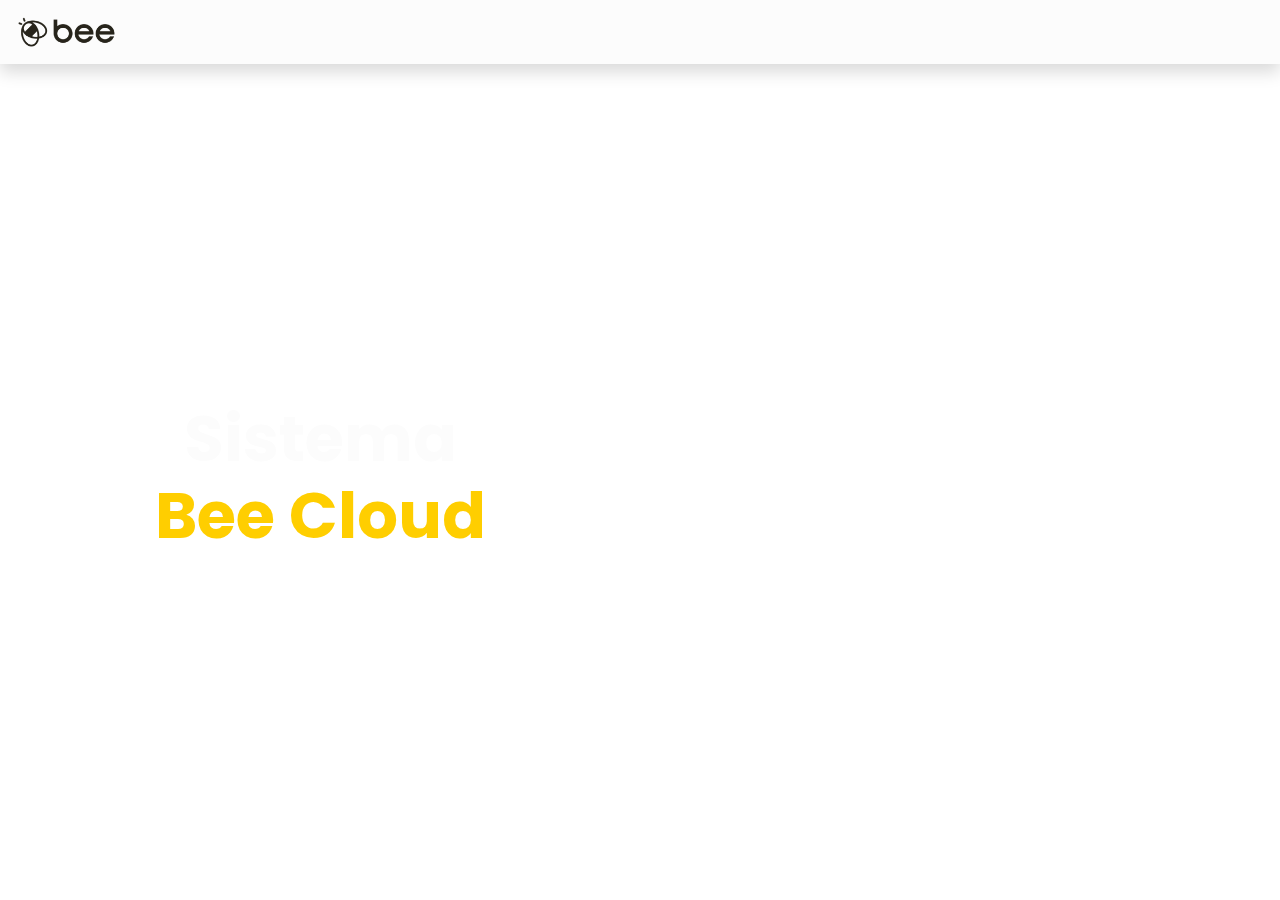
==== commit 5e88b286: "navbar login" ====
--- a/login.html
+++ b/login.html
@@ -9,8 +9,7 @@
 	<link rel="icon" href="img/icons/favicon.png" type="image/x-icon" />
 	<link rel="preconnect" href="https://fonts.googleapis.com">
 	<link rel="preconnect" href="https://fonts.gstatic.com" crossorigin>
-	<link href="https://fonts.googleapis.com/css2?family=Roboto:wght@400;500;700&display=swap" rel="stylesheet">
-	<link href="https://fonts.googleapis.com/css?family=Material+Icons|Material+Icons+Outlined|Material+Icons+Two+Tone|Material+Icons+Round|Material+Icons+Sharp" rel="stylesheet">
+	<link href="https://fonts.googleapis.com/css2?family=Poppins:wght@400;500;600;700&display=swap" rel="stylesheet">
 	<script src="js/plugin/webfont/webfont.min.js"></script>
 	<link href="css/fonts.min.css" rel="stylesheet" type="text/css">
 	<!-- CSS Files -->
@@ -22,99 +21,34 @@
 </head>
 
 <body>
+	<nav class="navbar navbar-expand-lg navbar-light fixed-top container-fluid shadow">
 
-	<main class="main-login wrap-img-login">
+		<a class="navbar-brand" href="#">
+			<img src="img/logos/imagotipo-bee.png" alt="imagotipo bee cloud">
+		</a>
 
-		<div class="container-fluid container-mobile">
-			<div class="row">
+	</nav>
 
-				<div class="col-12 wrap-form-login">
-					<form class="form-login">
+	<main class="container-fluid">
+		<div class="row">
+			<div class="col-lg-6 wrap-img-login">
+				<h1 class="animated fadeInUp">
+					Sistema <span>Bee Cloud</span>
+				</h1>
 
-						<div class="logo">
-							<img src="img/logos/logo-cear.png" alt="CEAR Centro de Arbitraje Latinoamericano e Investigaciones Jurídicas">
-						</div>
-
-						<h1 class="form-title fw-b marginBottom-2-5">
-							Sistema Administrativo
-						</h1>
-
-						<div class="marginBottom-1 error-input-">
-							<label for="inputUser" class="form-label">Usuario</label>
-							<input type="text" class="form-control" id="inputUser">
-							<small class="text-help">
-								<span class="material-icons">
-									report_problem
-								</span>
-								El usuario es incorrecto
-							</small>
-						</div>
-
-						<div class="marginBottom-1 error-input-">
-							<label for="password-field" class="form-label">Contraseña</label>
-							<input type="password" class="form-control" id="password-field">
-							<span toggle="#password-field" class="fa fa-fw fa-eye-slash field-icon toggle-password"></span>
-							<small class="text-help">
-								<span class="material-icons">
-									report_problem
-								</span>
-								La contraseña es incorrecta
-							</small>
-						</div>
-
-						<div class="d-flex justify-content-start marginBottom-2-5">
-							<button type="button" class="btn link-button"  data-bs-toggle="modal" data-bs-target="#modalContraOlvidada">
-								¿Olvidaste tu contraseña?
-							</button>
-						</div>
-
-						<div class="d-flex justify-content-center">
-							<button type="submit" class="btn btn-large primary-button">Iniciar sesión</button>
-						</div>
-					</form>
-				</div>
+				<video autoplay muted loop>
+					<source src="video/login.mp4" type="video/mp4">
+				</video>
 			</div>
 		</div>
+	</main>
 
-	</main>
 
 	<!-- Modals -->
 
 
 	<!-- Modal -->
-	<div class="modal fade modalInfo" id="modalContraOlvidada" tabindex="-1" role="dialog" aria-labelledby="exampleModalLabel" aria-hidden="true">
-		<div class="modal-dialog" role="document">
-			<div class="modal-content">
-				<div class="modal-header">
-					<button type="button" class="btn-close" data-bs-dismiss="modal" aria-label="Close"></button>
-				</div>
-				<div class="modal-body">
-					<h1 class="modal-title marginBottom-1-5 text-center">Recuperación de contraseña</h1>
-					<p class="text-center">
-						Ingresa tu usuario para solicitar la recuperación de tu contraseña:
-					</p>
-					<div class="marginBottom-1">
-						<label for="inputUser" class="form-label">Usuario</label>
-						<input type="text" class="form-control" id="inputUser">
-						<small class="text-help">
-							<span class="material-icons">
-								report_problem
-							</span>
-							El usuario es incorrecto
-						</small>
-					</div>
-				</div>
-				<div class="modal-footer">
-					<button type="button" class="btn btn-large primary-button" data-bs-dismiss="modal">
-						Solicitar recuperación
-					</button>
-					<button type="button" class="btn btn-large link-button" data-bs-dismiss="modal">
-						Cancelar
-					</button>
-				</div>
-			</div>
-		</div>
-	</div>
+
 	<!-- Fin Modals -->
 
 	<!--   Bootstrap JS Files   -->
@@ -123,8 +57,7 @@
 	<!-- <script src="js/bootstrap/popper.min.js"></script>
 	<script src="js/bootstrap/bootstrap.min.js"></script> -->
 
-	<!-- <script src="js/main.js"></script> -->
-	<script src="js/login.js"></script>
+	<script src="js/main.js"></script>
 
 </body>
 
--- a/css/main.css
+++ b/css/main.css
@@ -1,20 +1,28 @@
 /* Estilos Generales */
 :root {
-  --n-01: #2D2D2D;
-  --g-01: #757677;
-  --g-02: #BCBEBE;
-  --g-03: #EBECEC;
-  --g-04: #F0F0F5;
-  --b-01: #FFFFFF;
-  --a-01: #114357;
-  --a-02: #286781;
-  --a-03:#4DADBC;
-  --c-01: #C5DADE;
-  --c-02: #E6EEEF;
-  --error: #DF2020;
-  --warning: #FFB700;
-  --info: #1A58DD;
-  --success: #06C170;
+  --dark: #14142B;
+  --dark-light: #4E4B66;
+  --gray: #6E7191;
+  --gray-medium: #A0A3BD;
+  --gray-ligth: #EFF0F6;
+  --smoke: #E2E2E2;
+  --smoke-light: #EFEFEF;
+  --white: #FCFCFC;
+  --primary: #FFCE00;
+  --primary-dark: #E6B800;
+  --primary-light: #FAE27B;
+  --danger: #EB0046;
+  --danger-dark: #A20F1D;
+  --danger-light: #F8D7DA;
+  --info: #057BA6;
+  --info-dark: #041E49;
+  --info-light: #C2E7FF;
+  --warning: #FF9033;
+  --warning-dark: #6B3003;
+  --warning-light: #FFCF92;
+  --success: #36AE7C;
+  --success-dark: #094B28;
+  --success-light: #C1F8CF;
 }
 
 html {
@@ -28,71 +36,64 @@
 }
 
 body {
-  color: var(--a-01);
-  font-family: 'Roboto', sans-serif;
-  line-height: 1.5rem;
+  color: var(--dark);
+  font-family: 'Poppins', sans-serif;
+  line-height: normal;
+  font-weight: 400;
 }
 
 main {
-  min-height: calc(100vh - 82px);
+  min-height: calc(100vh - 64px);
 }
 
 hr {
-  background-color: var(--a-01);
+  background-color: var(--dark);
 }
 
 h1 {
+  font-size: 2rem;
+  font-weight: 700;
+}
+
+h2 {
   font-size: 1.5rem;
-  line-height: 2rem;
+  font-weight: 700;
+}
+
+h3 {
+  font-size: 1.25rem;
+  font-weight: 700;
+}
+
+.body-bold {
+  font-size: 1rem;
+  font-weight: 700;
+}
+
+.body-semibold {
+  font-size: 1rem;
+  font-weight: 600;
+}
+
+.body-medium {
+  font-size: 1rem;
+  font-weight: 500;
+}
+
+.small-bold {
+  font-size: .75rem;
+  font-weight: 700;
+}
+
+.small-semibold {
+  font-size: .75rem;
+  font-weight: 600;
+}
+
+.small-regular {
+  font-size: .75rem;
   font-weight: 400;
 }
-
-h2 {
-  font-size: 1.25rem;
-  line-height: 1.75rem;
-}
-
-small {
-  font-size: 0.75rem;
-  line-height: 1rem;
-}
-
-.container-fluid {
-  padding-left: 1rem;
-  padding-right: 1rem;
-}
-
-/* Colors */
-.success-color {
-  color: var(--success);
-}
-
-.disabled-color {
-  color: var(--g-02);
-}
-/* End colors */
-
-/* Font weight */
-
-.fw-sb {
-  font-weight: 500;
-}
-
-.fw-b {
-  font-weight: 700;
-}
-
-/*End Font weight */
-
-/* bg colors */
-.bg-cear {
-  background-color: var(--c-02);
-}
-
-.bg-light{
-  background-color: var(--b-01) !important;
-}
-/* end bg colors */
 
 /* Margins */
 .marginBottom-0-5 {
@@ -192,28 +193,16 @@
 }
 /* End Paddings */
 
+/* Colors */
+.primary-color {
+  var(--primary);
+}
+/* End Colors */
+
 /* Buttons */
 .btn {
   display: inline-block;
-  font-weight: 600;
-  text-align: center;
-  vertical-align: middle;
-  cursor: pointer;
-  -webkit-user-select: none;
-  -moz-user-select: none;
-  -ms-user-select: none;
-  user-select: none;
-  border: 1px solid transparent;
-  padding: 0.75rem 1rem;
-  font-size: 1rem;
-  line-height: 1.5rem;
-  border-radius: 0.25rem;
-  transition: color 0.15s ease-in-out, background-color 0.15s ease-in-out, border-color 0.15s ease-in-out, box-shadow 0.15s ease-in-out;
-}
-
-.btn:focus, .btn.focus {
-  outline: 0;
-  box-shadow: none;
+  font-weight: 500;
 }
 
 .btn-large {
@@ -247,25 +236,19 @@
 }
 
 .primary-button {
-  background-color: var(--a-02);
-  color: var(--g-03);
+  background-color: var(--primary);
+  color: var(--dark);
 }
 
 .primary-button:hover {
-  background-color: var(--a-01);
-  color: var(--g-03);
+  background-color: var(--primary-dark);
+  color: var(--dark);
 }
 
 .primary-button:focus {
-  background-color: var(--b-01);
-  color: var(--a-01);
-  border-color: 1px solid var(--success);
-}
-
-.primary-button.disabled {
-  background-color: var(--g-02);
-  color: var(--b-01);
-  opacity: 1;
+  background-color: var(--primary);
+  color: var(--dark);
+  border-color: 1px solid var(--dark);
 }
 
 .btn-circle {
@@ -360,1162 +343,62 @@
   display: none;
 }
 
-.form-check-input:checked {
-  background-color: var(--a-02);
-  border-color: var(--a-02);
-}
-
-.form-check-input:focus {
-  border-color: var(--a-02);
-  outline: 0;
-  box-shadow: 0 0 0 0.25rem rgba(17, 67, 87, 0.25);
-}
-
-.form-check-label {
-  cursor: pointer;
-}
-
-input[type=number]::-webkit-inner-spin-button,
-input[type=number]::-webkit-outer-spin-button {
-  -webkit-appearance: none;
-  margin: 0;
-}
-
-/* Fin Estilos Generales */
-
-/* main -------------------- */
-
-.main-login {
-  /* background-color: palegreen; */
-  min-height: 100vh;
-}
-
-/* img login */
-
+/* LOGIN */
+/* Navbar ----------------------- */
+
+.navbar {
+  background-color: var(--white);
+  padding: 11px 1rem;
+  display: flex;
+  align-items: center;
+}
+
+.navbar .navbar-brand {
+  /* background-color: pink; */
+  display: flex;
+  align-items: center;
+}
+
+.navbar .navbar-brand img {
+  height: 2rem;
+}
+
+/* Fin Navbar */
+
+/* Wrap img login */
 .wrap-img-login {
-  /* background-color: var(--info); */
-  background-image: url(../img/bg/bg-login.png);
-  background-repeat: no-repeat;
-  background-position: center center;
-  background-size: cover;
-}
-
-/* Fin img login */
-
-/* form-login */
-
-.wrap-form-login {
-  /* background-color: var(--info); */
-  min-height: 100vh;
+  /* background-color: var(--success); */
+  min-height: calc(100vh - 64px);
   display: flex;
   justify-content: center;
   align-items: center;
-  color: var(--a-01);
-  padding-top: 2rem;
-  padding-bottom: 2rem;
-}
-
-.form-login {
-  background-color: var(--b-01);
-  min-width: 480px;
-  padding: 3.5rem;
-  border-radius: .25rem;
-  box-shadow: 0px 4px 8px rgba(45, 45, 45, 0.16);
-}
-
-.form-title {
-  /* background-color: lavender; */
+  margin-top: 64px;
   text-align: center;
-}
-
-.field-icon {
-  background-color: var(--b-01);
-  cursor: pointer;
-  float: right;
-  margin-left: -2rem;
-  margin-top: -2.2rem;
-  margin-right: 1rem;
   position: relative;
-  z-index: 2;
-  color: var(--a-01);
-}
-
-.form-login .logo {
-  /* background-color: lavender; */
-  width: 430px;
-  margin-left: auto;
-  margin-right: auto;
-  margin-bottom: 1.5rem;
-}
-
-.form-login .logo img {
-  width: 100%;
-  image-rendering: -moz-crisp-edges;
-  image-rendering: -o-crisp-edges;
-  image-rendering: -webkit-optimize-contrast;
-  -ms-interpolation-mode: nearest-neighbor;
-}
-
-.form-label {
-  color: var(--a-01);
-}
-
-.form-control, .form-select {
+}
+
+.wrap-img-login h1 {
+  z-index: 1000;
+  color: var(--white);
+  font-size: 4em;
+  animation-duration: 1.5s !important; /*tiempo que dura la animación*/
+  animation-delay: 1.5s; /*tiempo de espera hasta que se produce la animación*/
+  /*  animation-iteration-count: infinite;*/
+}
+
+.wrap-img-login h1 span {
   display: block;
-  width: 100%;
-  padding: 1rem;
-  font-size: 1rem;
-  font-weight: 400;
-  line-height: 1.5;
-  color: var(--a-02);
-  background-color: var(--b-01);
-  background-clip: padding-box;
-  border: 1px solid var(--g-02);
-  -webkit-appearance: none;
-  -moz-appearance: none;
-  appearance: none;
-  border-radius: 0.25rem;
-  transition: border-color 0.15s ease-in-out, box-shadow 0.15s ease-in-out;
-}
-
-.form-control:hover, .form-select:hover {
-  box-shadow: 0px 4px 8px rgba(45, 45, 45, 0.16);
-}
-
-.form-control:focus, .form-select:focus {
-  box-shadow: inset 0 0 0 2px var(--a-02);
-  outline: 0;
-  color: var(--a-01);
-}
-
-.search-input {
-  position: relative;
-}
-
-.search-input .form-control::placeholder {
-  color: var(--a-02);
-}
-
-.search-input .btn {
-  /* background-color: lavender; */
-  height: 100%;
+  color: var(--primary);
+}
+
+video {
   position: absolute;
-  right: 0;
-  top: 0;
-  font-size: 1.5rem;
-  color: var(--a-02);
-}
-/* fin form login */
-
-
-.form-control:disabled {
-  opacity: .5;
-}
-
-.text-help {
-  color: var(--error);
-  display: flex;
-  align-items: center;
-  padding-top: .25rem;
-  display: none;
-}
-
-.text-help .material-icons {
-  margin-right: .5rem;
-}
-
-.error-input .form-control, .error-input .form-select {
-  box-shadow: inset 0 0 0 2px var(--error);
-  outline: 0;
-  color: var(--error);
-}
-
-.content-case-controls {
-  /* background-color: pink; */
-  display: flex;
-  justify-content: space-between;
-  align-items: center;
-}
-
-.table {
-  background-color: var(--b-01);
-}
-
-.table > :not(:first-child) {
-  /* border-top: 2px solid currentColor; */
-  border-top: none;
-}
-
-.table thead tr th {
-  background-color: var(--g-03);
-  vertical-align: middle;
-  padding: 1rem;
-}
-
-.table tbody th, .table tbody td, .table thead th {
-  /* background-color: pink; */
-  vertical-align: middle;
-  padding: .5rem 1rem;
-}
-
-.tag-status {
-  /* background-color: lavender; */
-  display: flex;
-  align-items: center;
-}
-
-.status-danger {
-  background-color: var(--error);
-  display: block;
-  width: .5rem;
-  height: .5rem;
-  border-radius: 50%;
-  margin-right: .5rem;
-}
-
-/* fin Main */
-
-/* Modal Contraseña olvidada */
-  .modal-dialog {
-    border-radius: .5rem;
-    overflow: hidden;
-  }
-
-  .btn-close {
-    box-sizing: content-box;
-    width: 1em;
-    height: 1em;
-    padding: 0.25em 0.25em;
-    color: var(--a-01);
-    background: transparent url("data:image/svg+xml,%3csvg xmlns='http://www.w3.org/2000/svg' viewBox='0 0 16 16' fill='%23000'%3e%3cpath d='M.293.293a1 1 0 011.414 0L8 6.586 14.293.293a1 1 0 111.414 1.414L9.414 8l6.293 6.293a1 1 0 01-1.414 1.414L8 9.414l-6.293 6.293a1 1 0 01-1.414-1.414L6.586 8 .293 1.707a1 1 0 010-1.414z'/%3e%3c/svg%3e") center/1em auto no-repeat;
-    border: 0;
-    border-radius: 0.25rem;
-    opacity: 0.5;
-  }
-  .btn-close:hover {
-    color: var(--a-01);
-    text-decoration: none;
-    opacity: 0.75;
-  }
-  .btn-close:focus {
-    outline: 0;
-    box-shadow: none;
-    opacity: 1;
-  }
-
-  .modal-header {
-    padding-top: 1.5rem;
-    padding-left: 2rem;
-    padding-right: 2rem;
-  }
-
-  .modal-header, .modal-footer {
-    border: none;
-  }
-
-  .modal-body {
-    /* background-color: pink; */
-    color: var(--a-01);
-    padding-left: 2rem;
-    padding-right: 2rem;
-    padding-top: 0;
-    padding-bottom: 1.5rem;
-  }
-
-  .modal-subtitle {
-    text-align: center;
-    font-size: 1.5rem;
-  }
-
-  .modal-title {
-    font-size: 1.5rem;
-    line-height: 2rem;
-    font-weight: 600;
-  }
-
-  .modal-footer {
-    display: flex;
-    flex-direction: column;
-    justify-content: center;
-    padding-bottom: 1.5rem;
-    padding-left: 2rem;
-    padding-right: 2rem;
-    padding-top: 0;
-  }
-
-  .modalInfo .iconModal {
-    font-size: 2rem;
-  }
-
-  .modal .form-group {
-    text-align: left;
-  }
-
-/* Fin modal contraseña olvidada */
-
-/* modal arbitro elegido */
-.card-lawyer-elected {
-  background-color: var(--g-03);
-  display: flex;
-  justify-content: space-between;
-  align-items: center;
-  padding: 1rem;
-  text-align: left;
-  border-radius: .25rem;
-  margin-bottom: .5rem;
-}
-
-.card-lawyer-elected .name-lawyer {
-  font-weight: 600;
-  margin-bottom: .5rem;
-}
-
-.card-lawyer-elected .user-img {
-  min-width: 5rem;
-  min-height: 5rem;
-  max-width: 5rem;
-  max-height: 5rem;
-  overflow: hidden;
-  border-radius: 50%;
-}
-
-.card-lawyer-elected .user-img img {
-  height: 100%;
-  width: 100%;
-  object-fit: cover;
-}
-
-.card-especialidad {
-  background-color: var(--g-03);
-  border-radius: .25rem;
-  padding: 1rem;
-  display: flex;
-  align-items: center;
-  justify-content: space-between;
-  font-weight: 600;
-  margin-bottom: .5rem;
-}
-
-.card-especialidad .material-icons {
-  color: var(--success);
-}
-
-/* Fin modal arbitro elegido */
-
-/* Modal Caso creado */
-.content-icon-modal {
-  display: flex;
-  justify-content: center;
-  margin-bottom: .5rem;
-}
-
-.content-icon-modal span {
-  font-size: 2rem;
-}
-
-.card-case {
-  background-color: var(--g-03);
-  border-radius: .25rem;
-  padding: 1rem;
-  text-align: center;
-}
-
-.name-case {
-  font-size: 1.5rem;
-  font-weight: 700;
-  margin-bottom: 1rem;
-}
-
-.card-case p {
-  font-size: 1.5rem;
-}
-
-.card-sorteo {
-  background-color: var(--g-03);
-  display: flex;
-  justify-content: space-between;
-  align-items: center;
-  padding: 1rem;
-  font-weight: 600;
-  margin-bottom: .5rem;
-  border-radius: .5rem;
-}
-
-.card-sorteo span {
-  color: var(--success);
-}
-/* Fin modal caso creado */
-
-/* SISTEMA ALEATORIO */
-/* Stepper tabs */
-.nav-pills-stepper {
-  /* background-color: pink; */
-  padding-right: 12px;
-  padding-left: 12px;
-  display: flex;
-  justify-content:center;
-}
-
-.nav-pills-stepper .nav-item {
-  /* background-color: yellow; */
-  width: 2rem;
-  margin-left: 1.25rem;
-  margin-right: 1.25rem;
-}
-
-.nav-pills-stepper .nav-link {
-  color: var(--g-02);
-  text-align: center;
-  font-weight: 600;
-  font-size: 1rem;
-  width: 100%;
-  display: flex;
-  flex-direction: column;
-  align-items: center;
-  justify-content: flex-start;
-  padding: 0 0 1rem 0;
-}
-
-.step-position {
-  background-color: var(--g-02);
-  color: var(--b-01);
-  height: 2rem;
-  width: 2rem;
-  border-radius: 50%;
-  display: flex;
-  justify-content: center;
-  align-items: center;
-  margin-left: auto;
-  margin-right: auto;
-  font-size: 1.5rem;
-  font-weight: 800;
-}
-
-.nav-pills-stepper .nav-link.active,
-.nav-pills-stepper .show > .nav-link {
-  color: var(--a-02);
-  background-color: var(--c-02);
-  border-bottom: solid 2px var(--a-01);
-}
-
-.nav-pills-stepper .nav-link.active .step-position {
-  background-color: var(--a-02);
-}
-
-.nav-pills .nav-link {
-  border-radius: 0;
-  height: 100%;
-}
-
-.nav-pills-stepper .nav-link:hover .step-position {
-  background-color: var(--a-01);
-}
-
-.nav-pills-stepper .nav-link:hover {
-  color: var(--a-01);
-}
-
-/* estilo del paso completado */
-.nav-pills-stepper .nav-link.completed .step-position {
-  background-color: var(--a-01);
-}
-
-.nav-pills-stepper .nav-link.completed {
-  color: var(--a-01);
-}
-
-/* fin del estilo del paso completado */
-
-.tab-content-stepper {
-  /* background-color: lavender; */
-}
-
-.title-stepper {
-  font-size: 1.5rem;
-  font-weight: 700;
-  margin-bottom: 3.5rem;
-  text-align: center;
-}
-
-.footer-stepper {
-  display: flex;
-  flex-direction: column;
-  justify-content: center;
-  align-items: center;
-  margin-bottom: 2.5rem;
-}
-
-.footer-stepper .btn:first-child {
-  margin-bottom: 1rem;
-}
-
-/* Fin stepper tab */
-
-
-
-/* Grid cards abogados */
-.grid-container-abogados {
-  /* background-color: pink; */
-  display: grid;
-  grid-template-columns: repeat(4, 1fr);
-  grid-gap: 1rem;
-}
-
-.grid-container-abogados .item {
-  /* height: 14rem; */
-}
-
-.card-lawyer {
-  background-color: var(--a-03);
-  border-radius: .25rem;
-  padding: .5rem;
-  display: flex;
-  align-items: center;
-}
-
-.card-lawyer.selected {
-  background-color: var(--b-01);
-}
-
-.card-lawyer.selected .info-user .name-lawyer {
-  color: var(--a-02);
-}
-
-.card-lawyer .user-img {
-  min-height: 2.5rem;
-  min-width: 2.5rem;
-  max-height: 2.5rem;
-  max-width: 2.5rem;
-  border-radius: 50%;
-  overflow: hidden;
-  margin-right: 1rem;
-}
-
-.card-lawyer .user-img img {
-  height: 100%;
-  width: 100%;
-  object-fit: cover;
-}
-
-.card-lawyer .info-user .name-lawyer {
-  color: var(--g-03);
-  font-weight: 600;
-  display: -webkit-box;
-  -webkit-line-clamp: 1;
-  -webkit-box-orient: vertical;
-  overflow: hidden;
-}
-
-.content-card-lawyer-selected {
-  display: flex;
-  align-items: center;
-}
-
-.card-lawyer-selected {
-  display: flex;
-  justify-content: space-between;
-  background-color: var(--b-01);
-  border: 1px solid var(--a-02);
-}
-
-.content-card-lawyer-selected .info-user .name-lawyer {
-  color: var(--a-02);
-}
-
-.content-card-lawyer-selected .info-user .type-lawyer {
-  color: var(--a-02);
-}
-
-.card-lawyer-selected .btn {
-  color: var(--a-02);
-  display: flex;
-  align-items: center;
-}
-/* Fin grid cards abogados */
-
-.content-chosen {
-  border-top: 1px solid var(--a-02);
-  padding-top: 2rem;
-}
-
-.card-lawyer-skills {
-  background-color: var(--b-01);
-  margin-bottom: 2rem;
-  padding: 1.5rem;
-  border-radius: .5rem;
-  box-shadow: 0px 4px 8px rgba(45, 45, 45, 0.16);
-}
-
-.wrap-info-lawyer {
-  /* background-color: pink; */
-  display: flex;
-  align-items: center;
-  justify-content: space-between;
-}
-
-.wrap-info-lawyer .user-img {
-  height: 5rem;
-  width: 5rem;
-  border-radius: 50%;
-  overflow: hidden;
-}
-
-.wrap-info-lawyer .user-img img {
-  height: 100%;
-  width: 100%;
-}
-
-.card-lawyer-type .type {
-  font-weight: 500;
-}
-
-.wrap-especialidades .card-especialidad {
-  padding: 0;
-  margin-bottom: 1rem;
-}
-
-.case-info {
-  margin-bottom: 1.5rem;
-}
-
-.case-info .case-name {
-  font-weight: 600;
-}
-
-.hgroup-title-stepper {
-  margin-bottom: 3.5rem;
-  text-align: center;
-}
-
-.hgroup-title-stepper .title-stepper {
-  margin-bottom: .5rem;
-}
-
-.subtitle-stepper {
-  font-size: 1.5rem;
-  font-weight: 400;
-}
-
-.content-referee .referee-type {
-  margin-bottom: 1rem;
-  font-weight: 700;
-  font-size: 1.25rem;
-}
-
-/* FIN SISTEMA ALEATORIO */
-
-/* DISCLAIMER */
-.navbar-cear {
-  background-color: var(--a-02);
-  padding-top: .75rem;
-  padding-bottom: .75rem;
-}
-
-.navbar-cear .navbar-brand {
-  padding-top: 0;
-  padding-bottom: 0;
-}
-
-.navbar-brand img {
-  height: 2.5rem;
-  image-rendering: -moz-crisp-edges;
-  image-rendering: -o-crisp-edges;
-  image-rendering: -webkit-optimize-contrast;
-  -ms-interpolation-mode: nearest-neighbor;
-}
-
-.navbar-cear .btn-user {
-  height: 100%;
-  display: flex;
-  align-items: center;
-  padding-right: 0;
-  color: var(--b-01);
-  font-weight: 400;
-}
-
-.navbar-cear .btn-user .material-icons {
-  margin-left: 1rem;
-}
-
-.content-disclaimer {
-  max-width: 640px;
-  text-align: justify;
-  margin-left: auto;
-  margin-right: auto;
-}
-/* END DISCLAIMER */
-
-#content-resumen {
-  display: none;
-}
-
-/* LOADER */
-
-.loader {
-  display: flex;
-  flex-direction: column;
-  justify-content: center;
-  align-items: center;
-  padding: 1.5rem;
-  background-color: rgba(197, 218, 222, .9);
-  width:100%;
-  height: 100%;
-  position: fixed;
-  top: 0;
-  left: 0;
-  overflow-x: hidden;
-  overflow-y: auto;
-  z-index: 1055;
-  display: none;
-}
-
-.loader img {
-  margin-bottom: 1rem;
-  height: 8rem;
-  width: 8rem;
-}
-
-.loader span {
-  font-size: 1.5rem;
-}
-/* END LOADER */
-
-/* ADMIN STYLES */
-
-.navbar-fixed {
-  position: fixed;
   top: 0;
   left: 0;
   width: 100%;
-  z-index: 1000;
-}
-
-/* navbar admin */
-.navbar-cear-menu {
-  /* background-color: pink; */
-  display: flex;
-  align-items: center;
-  width: 250px;
-}
-
-.navbar-cear-menu .btn {
-  /* background-color: yellow; */
-  margin-right: 1rem;
-  color: var(--g-03);
-}
-
-.navbar-cear-menu .btn:hover {
-  background-color: var(--a-01);
-}
-
-/* end navbar menu */
-
-/* Sidebar */
-.sidebar-admin {
-  background-color: var(--g-03);
-  width: 250px;
-  min-height: calc(100vh - 74px);
-  position: fixed;
-  left: 0;
-  transition: all 150ms linear;
-}
-
-.sidebar-admin.active {
-  left: -250px;
-}
-
-.sidebar-admin-list .btn {
-  /* background-color: lightgreen; */
-  width: 100%;
-  border-bottom: 1px solid var(--g-02);
-  text-align: left;
-}
-
-.sidebar-admin-list .btn:hover  {
-  background-color: var(--g-02);
-}
-
-.sidebar-admin-list .btn:focus  {
-  background-color: var(--g-02);
-}
-
-.active-item-sidebar {
-  background-color: var(--g-02);
-}
-
-.sidebar-admin-list {
-  list-style: none;
-  padding-left: 0;
-}
-
-.sidebar-admin-list .item-sidebar {
-  border-bottom: 1px solid var(--g-02);
-}
-
-.sidebar-list-collapse {
-  background-color: var(--b-01);
-  list-style: none;
-  padding-left: 0;
-}
-
-.item-collapse {
-  /* background-color: pink; */
-  text-decoration: none;
-  display: block;
-  padding: .75rem .75rem .75rem 2rem;
-  /* margin-bottom: .5rem; */
-  color: var(--n-01);
-}
-
-.item-collapse:hover {
-  background-color: var(--c-01);
-  color: var(--n-01);
-}
-
-.item-collapse:focus {
-  font-weight: 600;
-}
-
-/* End sidebar */
-
-/* Main panel admin */
-.admin-panel {
-  /* background-color: lavender; */
-  padding: 2rem;
-  margin-top:  74px;
-  min-height: calc(100vh - 74px);
-}
-
-.ml-panel {
-  margin-left: 250px;
-  transition: all 150ms linear;
-}
-
-.ml-panel-0 {
-  margin-left: 0px;
-  transition: all 150ms linear;
-}
-
-.panel {
-  display: none;
-}
-
-.active-panel {
-  display: block;
-}
-/* end main panel admin */
-
-/* content panels */
-.wrap-header-panel {
-  /* background-color: lavender; */
-  display: flex;
-  align-items: center;
-  justify-content: space-between;
-}
-
-.wrap-header-panel .header-panel {
-  margin-bottom: 0;
-}
-
-.header-panel {
-  /* background-color: pink; */
-  margin-bottom: 2rem;
-  color: var(--n-01);
-}
-
-.header-panel .title-panel {
-  /* background-color: yellow; */
-  display: block;
-  margin-bottom: .5rem;
-}
-
-.header-panel h2 {
-  font-weight: 600;
-}
-
-.wrap-controls-admin {
-  /* background-color: yellowgreen; */
-
-}
-
-.content-controls {
-  display: flex;
-  justify-content: space-between;
-  align-items: center;
-}
-
-.form-label-admin {
-  font-weight: 600;
-  margin-bottom: .5rem;
-}
-/* end content panels */
-
-/* Accordion */
-.accordion-button {
-  position: relative;
-  display: flex;
-  align-items: center;
-  width: 100%;
-  padding: 1rem 1.25rem;
-  font-size: 1rem;
-  color: var(--a-01);
-  font-weight: 600;
-  text-align: left;
-  background-color: var(--b-01);
-  border: 0;
-  border-radius: 0;
-  overflow-anchor: none;
-  transition: color 0.15s ease-in-out, background-color 0.15s ease-in-out, border-color 0.15s ease-in-out, box-shadow 0.15s ease-in-out, border-radius 0.15s ease;
-}
-
-.accordion-button:focus {
-  z-index: 3;
-  border-color: var(--a-01);
-  outline: 0;
-  box-shadow: 0 0 0 0.25rem rgba(40, 103, 129, 0.25);
-  background-color: var(--b-01);
-}
-
-.accordion-button:not(.collapsed) {
-  color: var(--a-01);
-  background-color: var(--b-01);
-  box-shadow: 0 0 0 0.25rem rgba(40, 103, 129, 0.25);
-}
-
-.accordion-button:not(.collapsed)::after {
-  background-image: url("../fonts/icons/chevron-down-outline.svg");
-  transform: rotate(-180deg);
-}
-.accordion-button::after {
-  flex-shrink: 0;
-  width: 1.5rem;
-  height: 1.5rem;
-  margin-left: auto;
-  content: "";
-  background-image: url("../fonts/icons/chevron-down-outline.svg");
-  background-repeat: no-repeat;
-  background-size: 1.5rem;
-  transition: transform 0.2s ease-in-out;
-}
-
-.content-accordion-btn {
-  /* background-color: pink; */
-  display:flex;
-  align-items: center;
-}
-
-.accordion-step {
-  background-color: var(--g-04);
-  display: block;
-  height: 2rem;
-  width: 2rem;
-  justify-content: center;
-  align-items: center;
-  text-align: center;
-  line-height: 2rem;
-  margin-right: .5rem;
-  border-radius: 50%;
-}
-/* End Accordion */
-
-.content-btns-controls-panel {
-  display: flex;
-  justify-content: flex-end;
-}
-
-.content-btns-controls-panel .link-button {
-  margin-right: 1.5rem;
-}
-
-  /* Upload images product */
-
-.wrap-img-preview {
-  /* background-color: lavender; */
-  display: flex;
-  align-items: center;
-  margin-bottom: 1.5rem;
-}
-
-.imageWrapper {
-  background-color: var(--bg-content);
-  /* background-image: url(../img/products/product-default.svg); */
-  border: 1px solid var(--g-02);
-  width: 8rem;
-  height: 8rem;
-  border-radius: .5rem;
-  overflow: hidden;
-  display: flex;
-  justify-content: center;
-  align-items: center;
-}
-
-.imageWrapper img {
-  width: 90%;
-  border-radius: .25rem;
-}
-
-.content-info-upload-img {
- /* background-color: yellow; */
- margin-left: 1rem;
-}
-
-.label-upload-img {
-  font-size: .75rem;
-  margin-bottom: .5rem;
-}
-
-.file-upload {
-  position: relative;
-  overflow: hidden;
-  width: 100%;
-  max-width: 200px;
-  text-align: left;
-  padding-left: 0;
-  background: transparent;
-  display: flex;
-  align-items: center;
-}
-
-.file-upload img {
-  margin-right: .5rem;
-}
-
-.file-upload input.file-input {
-  position: absolute;
-  top: 0;
-  right: 0;
-  margin: 0;
-  padding: 0;
-  font-size: 20px;
-  cursor: pointer;
-  opacity: 0;
-  filter: alpha(opacity=0);
   height: 100%;
-}
-
-.textHelp-fileInput {
-  font-size: .75rem;
-  padding-top: .5rem;
-  color: var(--g-01);
-}
-
-  /* End upload images product */
-
-/* Drag & Drop */
-.dragDropContent {
-  /* background-color: pink; */
-  border-radius: 1rem;
-}
-.Form_control {
-  position: relative;
-}
-.Form__label {
-  cursor: pointer;
-  display: flex;
-  padding: 2rem;
-  border-radius: 1rem;
-  border: 2px dashed var(--a-02);
-  flex-direction: column;
-  align-items: center;
-}
-.Form__label i {
-  font-size: 5rem;
-  color: var(--a-02);
-  margin-bottom: 0.75rem;
-}
-
-.Form__label span {
-  color: #ababab;
-  text-align: center;
-}
-
-.Form__input {
-  background-color: #ffffff;
-  width: 100%;
-  height: 100%;
-  position: absolute;
-  top: 0;
-  left: 0;
-  z-index: 2;
-  opacity: 0;
-}
-
-/* End Drag & Drop */
-
-.content-cases-attended {
-  padding-left: 0;
-}
-
-.tag-primary {
-  background-color: var(--a-03);
-  color: var(--b-01);
-  padding: .25rem .5rem;
-  border-radius: .25rem;
-  margin-left: 1.25rem;
-}
-
-.content-btn-right {
-  /* background-color: pink; */
-  display: flex;
-  justify-content: flex-end;
-}
-
-.fieldset-profesion {
-  margin-bottom: 2rem;
-  padding-bottom: 1rem;
-}
-
-.wrap-sorteo-estado {
-  /* background-color: lavender; */
-  margin-bottom: .5rem;
-}
-
-.header-sorteo-estado {
-  display: flex;
-  align-items: center;
-  margin-bottom: .25rem;
-}
-
-.header-sorteo-estado span {
-  margin-right: .5rem;
-}
-
-.body-sorteo-estado {
-  margin-left: 2rem;
-}
-
-/* Accordion Collapse */
-.accordionCollapse .accordion-button:focus {
-  z-index: 3;
-  border-color: var(--a-01);
-  outline: 0;
-  box-shadow: 0 0 0 0.25rem var(--white);
-  background-color: var(--b-01);
-}
-
-.accordionCollapse .accordion-button:not(.collapsed) {
-  color: var(--a-01);
-  background-color: var(--b-01);
-  box-shadow: 0 0 0 0.25rem var(--white);
-}
-
-.accordionCollapse .accordion-button {
-  /* background-color: lightblue !important; */
-  padding: .25rem 0;
-}
-
-.accordionCollapse .accordion-body {
-  padding: .5rem 0 0 0;
-}
-
-.accordionCollapse .accordion-item {
-  border: none;
-}
-/* End Accordion Collapse */
-
-.textCenter {
-  /* background-color: pink; */
-  display: block;
-  text-align: center;
-}
-/* END ADMIN STYLES */
+  object-fit: cover;
+  object-position: center;
+}
+/* Wrap img login */
+/* END LOGIN */
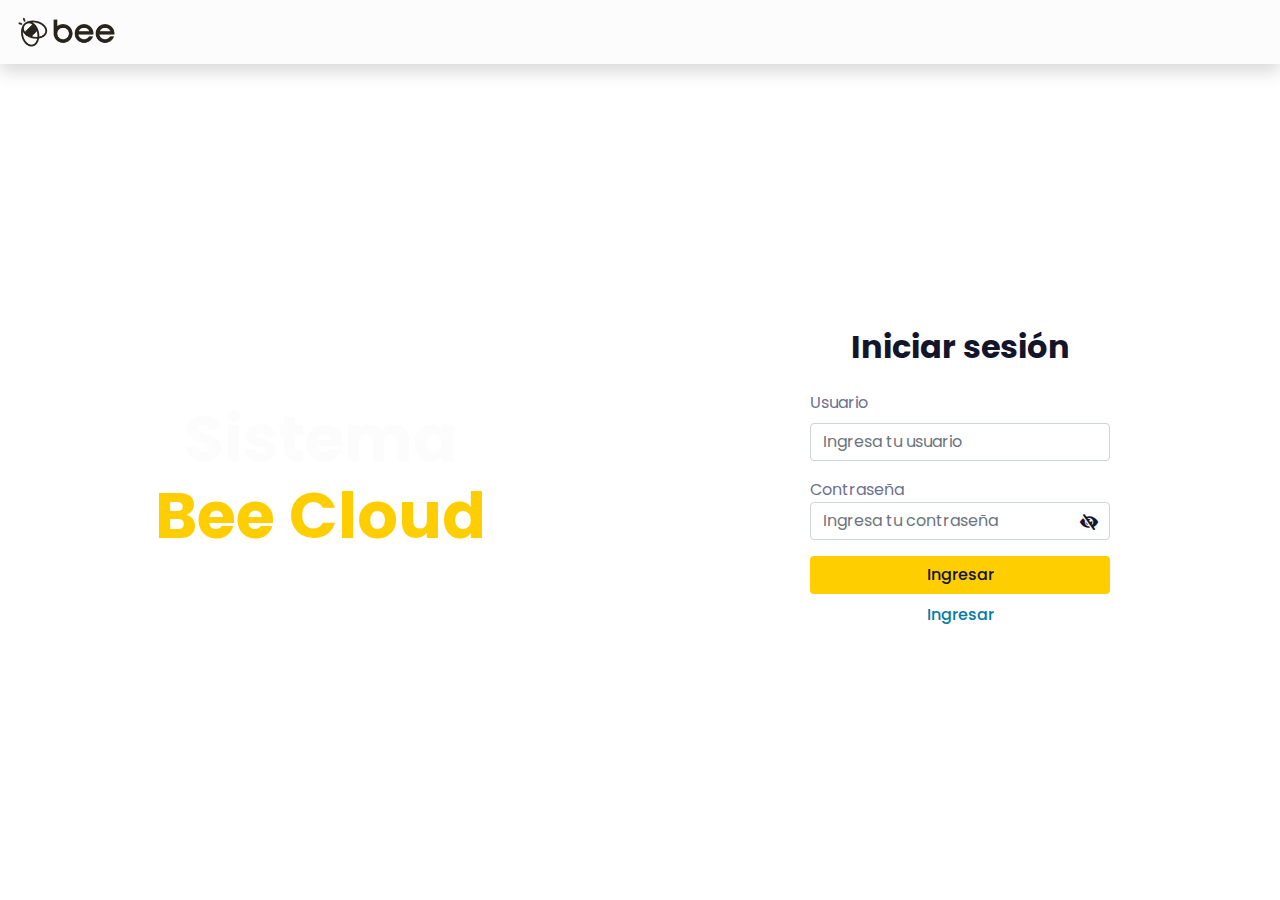
==== commit 1cc0d542: "inputs styles" ====
--- a/login.html
+++ b/login.html
@@ -32,13 +32,35 @@
 	<main class="container-fluid">
 		<div class="row">
 			<div class="col-lg-6 wrap-img-login">
-				<h1 class="animated fadeInUp">
+				<h2 class="animated fadeInUp">
 					Sistema <span>Bee Cloud</span>
-				</h1>
+				</h2>
 
 				<video autoplay muted loop>
 					<source src="video/login.mp4" type="video/mp4">
 				</video>
+			</div>
+
+			<div class="col-lg-6 wrap-form-login">
+				<div class="form-login">
+					<h1>
+						Iniciar sesión
+					</h1>
+					<div class="form-group">
+						<label for="inputUserLogin" class="form-label">Usuario</label>
+						<input type="email" class="form-control" id="inputUserLogin" placeholder="Ingresa tu usuario">
+					</div>
+
+					<div class="form-group">
+						<label for="password-field">Contraseña</label>
+						<input id="password-field" type="password" class="form-control" name="password" placeholder="Ingresa tu contraseña">
+						<span toggle="#password-field" class="fa fa-fw fa-eye-slash field-icon toggle-password"></span>
+						<small class="text-help small-regular">Contraseña incorrecta</small>
+					</div>
+
+					<button type="button" class="btn primary-button btn-block">Ingresar</button>
+					<button type="button" class="btn link-button">Ingresar</button>
+				</div>
 			</div>
 		</div>
 	</main>
--- a/css/main.css
+++ b/css/main.css
@@ -209,6 +209,11 @@
   padding: .75rem 3rem;
 }
 
+.btn-block {
+  display: block;
+  width: 100%;
+}
+
 .btn-icon {
   display: inline-flex;
   align-items: center;
@@ -241,14 +246,15 @@
 }
 
 .primary-button:hover {
-  background-color: var(--primary-dark);
-  color: var(--dark);
+  background-color: var(--dark);
+  color: var(--primary);
 }
 
 .primary-button:focus {
   background-color: var(--primary);
   color: var(--dark);
   border-color: 1px solid var(--dark);
+  box-shadow: 0 0 0 0.25rem rgba(20, 20, 43, 0.25);
 }
 
 .btn-circle {
@@ -258,20 +264,20 @@
 
 .link-button {
   /* background-color: salmon; */
-  color: var(--a-02);
+  color: var(--info);
   padding: 0.5rem  0;
-  text-decoration: underline;
-  font-weight: 600;
+  font-weight: 500;
 }
 
 .link-button:hover {
-  color: var(--a-01);
+  color: var(--info);
   text-decoration: underline;
 }
 
 .link-button:focus {
-  color: var(--a-01);
-  text-decoration: underline;
+  color: var(--info);
+  text-decoration: underline;
+  box-shadow: none;
 }
 
 .link-button.disabled {
@@ -343,6 +349,13 @@
   display: none;
 }
 
+.text-help {
+  color: var(--danger);
+  display: none;
+}
+
+
+
 /* LOGIN */
 /* Navbar ----------------------- */
 
@@ -377,7 +390,7 @@
   position: relative;
 }
 
-.wrap-img-login h1 {
+.wrap-img-login h2 {
   z-index: 1000;
   color: var(--white);
   font-size: 4em;
@@ -386,7 +399,7 @@
   /*  animation-iteration-count: infinite;*/
 }
 
-.wrap-img-login h1 span {
+.wrap-img-login h2 span {
   display: block;
   color: var(--primary);
 }
@@ -401,4 +414,54 @@
   object-position: center;
 }
 /* Wrap img login */
+
+/* Wrap form login */
+.wrap-form-login {
+  min-height: calc(100vh - 64px);
+  display: flex;
+  justify-content: center;
+  align-items: center;
+  margin-top: 64px;
+  text-align: center;
+}
+
+.form-login {
+  /* background-color: var(--info-light); */
+  width: 300px;
+}
+
+.form-login h1 {
+  margin-bottom: 1.5rem;
+}
+
+.form-group {
+ margin-bottom: 1rem;
+ text-align: left;
+}
+
+.form-group label {
+  color: var(--gray);
+}
+
+.form-control:focus {
+  color: var(--dark);
+  background-color: var(--white);
+  outline: 0;
+  border-color: 1px solid var(--dark);
+  box-shadow: 0 0 0 0.25rem rgba(20, 20, 43, 0.25);
+}
+
+.field-icon {
+  background-color: var(--white);
+  cursor: pointer;
+  float: right;
+  margin-left: -25px;
+  margin-top: -26px;
+  margin-right: 11.250px;
+  position: relative;
+  z-index: 2;
+  color: var(--dark);
+}
+
+/* End Wrap form login */
 /* END LOGIN */
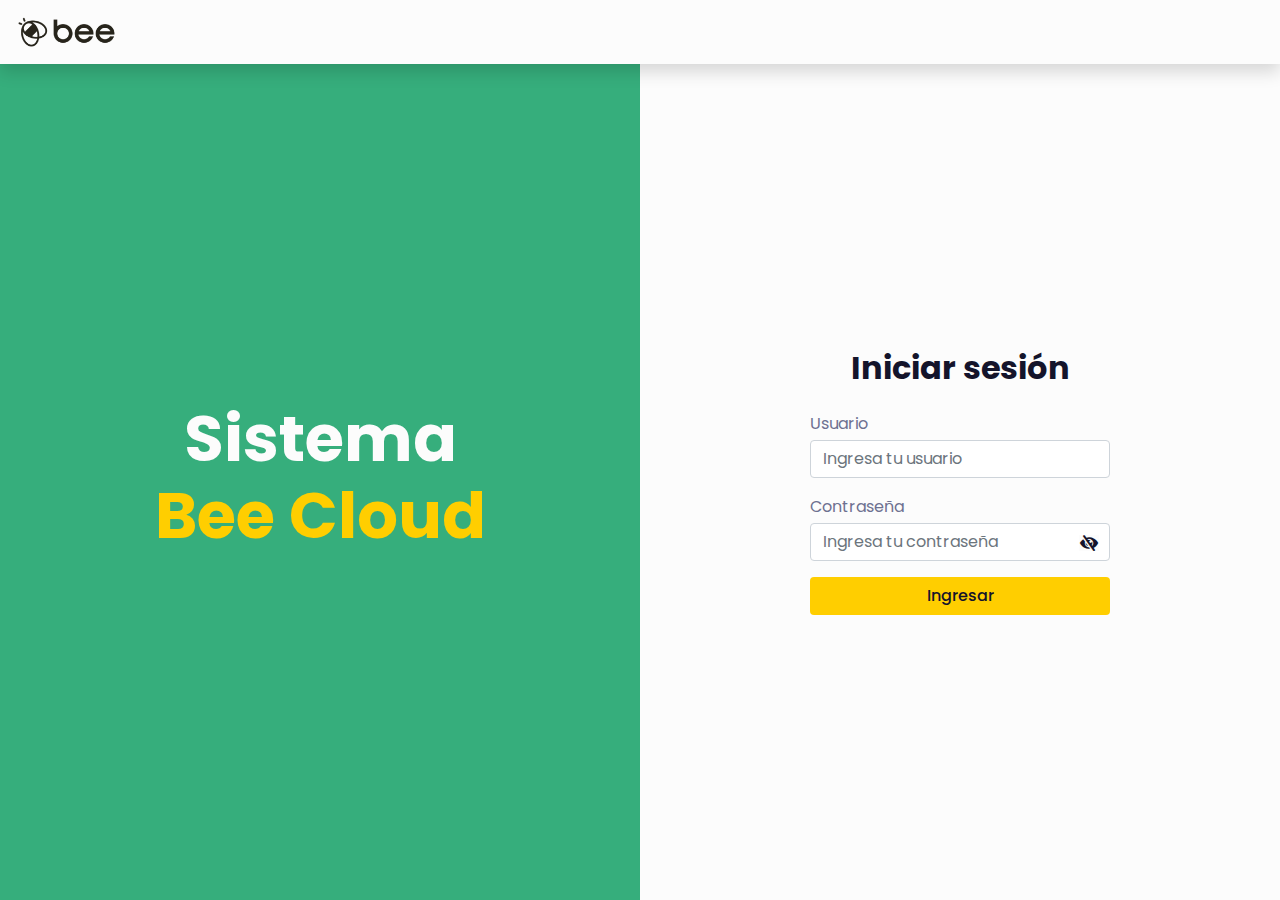
==== commit 942476c5: "label form group" ====
--- a/login.html
+++ b/login.html
@@ -10,6 +10,7 @@
 	<link rel="preconnect" href="https://fonts.googleapis.com">
 	<link rel="preconnect" href="https://fonts.gstatic.com" crossorigin>
 	<link href="https://fonts.googleapis.com/css2?family=Poppins:wght@400;500;600;700&display=swap" rel="stylesheet">
+	<link href="https://fonts.googleapis.com/css?family=Material+Icons|Material+Icons+Outlined|Material+Icons+Two+Tone|Material+Icons+Round|Material+Icons+Sharp" rel="stylesheet">
 	<script src="js/plugin/webfont/webfont.min.js"></script>
 	<link href="css/fonts.min.css" rel="stylesheet" type="text/css">
 	<!-- CSS Files -->
@@ -21,13 +22,13 @@
 </head>
 
 <body>
-	<nav class="navbar navbar-expand-lg navbar-light fixed-top container-fluid shadow">
-
-		<a class="navbar-brand" href="#">
-			<img src="img/logos/imagotipo-bee.png" alt="imagotipo bee cloud">
-		</a>
-
-	</nav>
+	<header>
+		<nav class="navbar navbar-expand-lg navbar-light fixed-top container-fluid shadow">
+			<a class="navbar-brand" href="#">
+				<img src="img/logos/imagotipo-bee.png" alt="imagotipo bee cloud">
+			</a>
+		</nav>
+	</header>
 
 	<main class="container-fluid">
 		<div class="row">
@@ -58,8 +59,7 @@
 						<small class="text-help small-regular">Contraseña incorrecta</small>
 					</div>
 
-					<button type="button" class="btn primary-button btn-block">Ingresar</button>
-					<button type="button" class="btn link-button">Ingresar</button>
+					<button type="button" class="btn button-primary button-block">Ingresar</button>
 				</div>
 			</div>
 		</div>
--- a/css/main.css
+++ b/css/main.css
@@ -4,7 +4,7 @@
   --dark-light: #4E4B66;
   --gray: #6E7191;
   --gray-medium: #A0A3BD;
-  --gray-ligth: #EFF0F6;
+  --gray-light: #EFF0F6;
   --smoke: #E2E2E2;
   --smoke-light: #EFEFEF;
   --white: #FCFCFC;
@@ -36,6 +36,7 @@
 }
 
 body {
+  background-color: var(--white);
   color: var(--dark);
   font-family: 'Poppins', sans-serif;
   line-height: normal;
@@ -205,140 +206,190 @@
   font-weight: 500;
 }
 
-.btn-large {
+.button-large {
   padding: .75rem 3rem;
 }
 
-.btn-block {
+.button-block {
   display: block;
   width: 100%;
 }
 
-.btn-icon {
+.button-icon {
   display: inline-flex;
   align-items: center;
 }
 
-.btn-icon span {
+.button-icon span {
   font-size: 1.2rem
 }
 
-.btn-icon-sidebar {
+.button-icon-sidebar {
   display: flex;
   align-items: center;
   justify-content: space-between;
 }
 
-.btn-img {
-  display: flex;
-  align-items: center;
-}
-
-.btn-img-left img {
+.button-img {
+  display: flex;
+  align-items: center;
+}
+
+.button-img-left img {
   /* background-color: yellow; */
   display: block;
   height: 2rem;
 }
 
-.primary-button {
+.button-primary {
   background-color: var(--primary);
   color: var(--dark);
 }
 
-.primary-button:hover {
+.button-primary:hover {
   background-color: var(--dark);
   color: var(--primary);
 }
 
-.primary-button:focus {
+.button-primary:focus {
   background-color: var(--primary);
   color: var(--dark);
   border-color: 1px solid var(--dark);
   box-shadow: 0 0 0 0.25rem rgba(20, 20, 43, 0.25);
 }
 
-.btn-circle {
-  border-radius: 100px;
-  padding: .75rem;
-}
-
-.link-button {
+.button-link {
   /* background-color: salmon; */
   color: var(--info);
   padding: 0.5rem  0;
-  font-weight: 500;
-}
-
-.link-button:hover {
+}
+
+.button-link:hover {
   color: var(--info);
   text-decoration: underline;
 }
 
-.link-button:focus {
-  color: var(--info);
+.button-link:focus {
+  color: var(--info-dark);
   text-decoration: underline;
   box-shadow: none;
 }
 
-.link-button.disabled {
-  color: var(--g-02);
-  text-decoration: underline;
-}
-
-.link-button-danger {
-  /* background-color: salmon; */
-  color: var(--error);
-  padding: 0.5rem  0;
-  text-decoration: underline;
-  font-weight: 600;
-}
-
-.link-button-danger:hover {
-  color: var(--error);
-  text-decoration: underline;
-}
-
-.link-button-danger:focus {
-  color: var(--error);
-  text-decoration: underline;
-}
-
-.link-button-danger.disabled {
-  color: var(--g-02);
-  text-decoration: underline;
-}
-
-.light-button {
-  color: var(--n-01);
-}
-
-.light-button:hover {
-  color: var(--n-01);
-  background-color: var(--g-03);
-}
-
-.btn-light:focus, .btn-light.focus {
-  color: var(--n-01);
-  background-color: var(--g-03);
-  border-color: var(--g-03);
-  box-shadow: 0 0 0 0.2rem rgba(216, 217, 219, 0.5);
-}
-
-.btn-light.disabled, .btn-light:disabled {
-  background-color: var(--g-02);
-  color: var(--b-01);
-  opacity: 1;
-}
-
-.btn-outline {
-  border: 1px solid var(--a-02);
-  color: var(--a-02);
-}
-
-.btn-outline:hover {
-  border: 1px solid var(--a-02);
-  color: var(--a-02);
-}
+.button-outline {
+  background-color: none;
+  color: var(--dark);
+  border-color: 1px solid var(--dark);
+}
+
+.button-outline:hover {
+  background-color: var(--dark);
+  color: var(--white);
+}
+
+.button-outline:focus {
+  background-color: none;
+  color: var(--dark);
+  border-color: 1px solid var(--dark);
+  box-shadow: 0 0 0 0.25rem rgba(20, 20, 43, 0.25);
+}
+
+.button-ghost {
+  background-color: none;
+  color: var(--dark);
+}
+
+.button-ghost:hover {
+  background-color: var(--smoke-light);
+  color: var(--dark);
+}
+
+.button-ghost:focus {
+  background-color: none;
+  color: var(--dark);
+  border-color: 1px solid var(--dark);
+  box-shadow: 0 0 0 0.25rem rgba(20, 20, 43, 0.25);
+}
+
+.button-rounded {
+  background-color: none;
+  color: var(--gray);
+  border-color: 1px solid var(--gray-medium);
+  border-radius: 4rem;
+}
+
+.button-rounded:hover {
+  background-color: var(--gray-light);
+  color: var(--gray);
+}
+
+.button-rounded:focus {
+  background-color: none;
+  color: var(--gray);
+  border-color: 1px solid var(--dark);
+  box-shadow: 0 0 0 0.25rem rgba(20, 20, 43, 0.25);
+}
+
+.button-icon {
+  color: var(--dark);
+  background-color: none;
+}
+
+.button-icon:hover {
+  color: var(--dark);
+  background-color: var(--gray-light);
+}
+
+.button-icon:focus {
+  color: var(--dark);
+  background-color: none;
+  box-shadow: 0 0 0 0.25rem rgba(20, 20, 43, 0.25);
+}
+
+.button-circle {
+  background-color: var(--primary);
+  border-radius: 100%;
+  min-height: 2.5rem;
+  max-height: 2.5rem;
+  max-width: 2.5rem;
+  min-width: 2.5rem;
+  font-size: 1rem;
+}
+
+.button-circle:hover {
+  background-color: var(--dark);
+  color: var(--white)
+}
+
+.button-circle:focus {
+  background-color: var(--primary);
+  color: var(--dark);
+  border-color: 1px solid var(--dark);
+  box-shadow: 0 0 0 0.25rem rgba(20, 20, 43, 0.25);
+}
+
+.button-textIcon {
+  display: inline-flex;
+  align-items: center;
+  justify-content: center;
+  border-color: 1px solid var(--dark);
+}
+
+.button-textIcon span {
+  margin-right: .5rem;
+}
+
+.button-textIcon:hover {
+  background-color: var(--dark);
+  color: var(--white);
+}
+
+.button-textIcon:focus {
+  background-color: none;
+  color: var(--dark);
+  border-color: 1px solid var(--dark);
+  box-shadow: 0 0 0 0.25rem rgba(20, 20, 43, 0.25);
+}
+
 /* End Buttons */
 
 .show {
@@ -354,6 +405,26 @@
   display: none;
 }
 
+/*OCULTAR CONTROLES INCREMENTO */
+input::-webkit-outer-spin-button,
+input::-webkit-inner-spin-button {
+  /* display: none; <- Crashes Chrome on hover */
+  -webkit-appearance: none;
+  margin: 0;
+  /* <-- Apparently some margin are still there even though it's hidden */
+}
+
+input[type=number] {
+  -moz-appearance: textfield;
+  /* Firefox */
+}
+
+/* FIN OCULTAR CONTROLES INCREMENTO */
+
+.hidden-caret .dropdown-toggle::after {
+  display: none !important;
+}
+
 
 
 /* LOGIN */
@@ -376,11 +447,22 @@
   height: 2rem;
 }
 
+.navbar .btn-user {
+  background-color: var(--primary-light);
+  display: flex;
+  align-items: center;
+  justify-content: center;
+}
+
+.dropdown-toggle {
+
+}
+
 /* Fin Navbar */
 
 /* Wrap img login */
 .wrap-img-login {
-  /* background-color: var(--success); */
+  background-color: var(--success);
   min-height: calc(100vh - 64px);
   display: flex;
   justify-content: center;
@@ -441,6 +523,7 @@
 
 .form-group label {
   color: var(--gray);
+  margin-bottom: .25rem;
 }
 
 .form-control:focus {
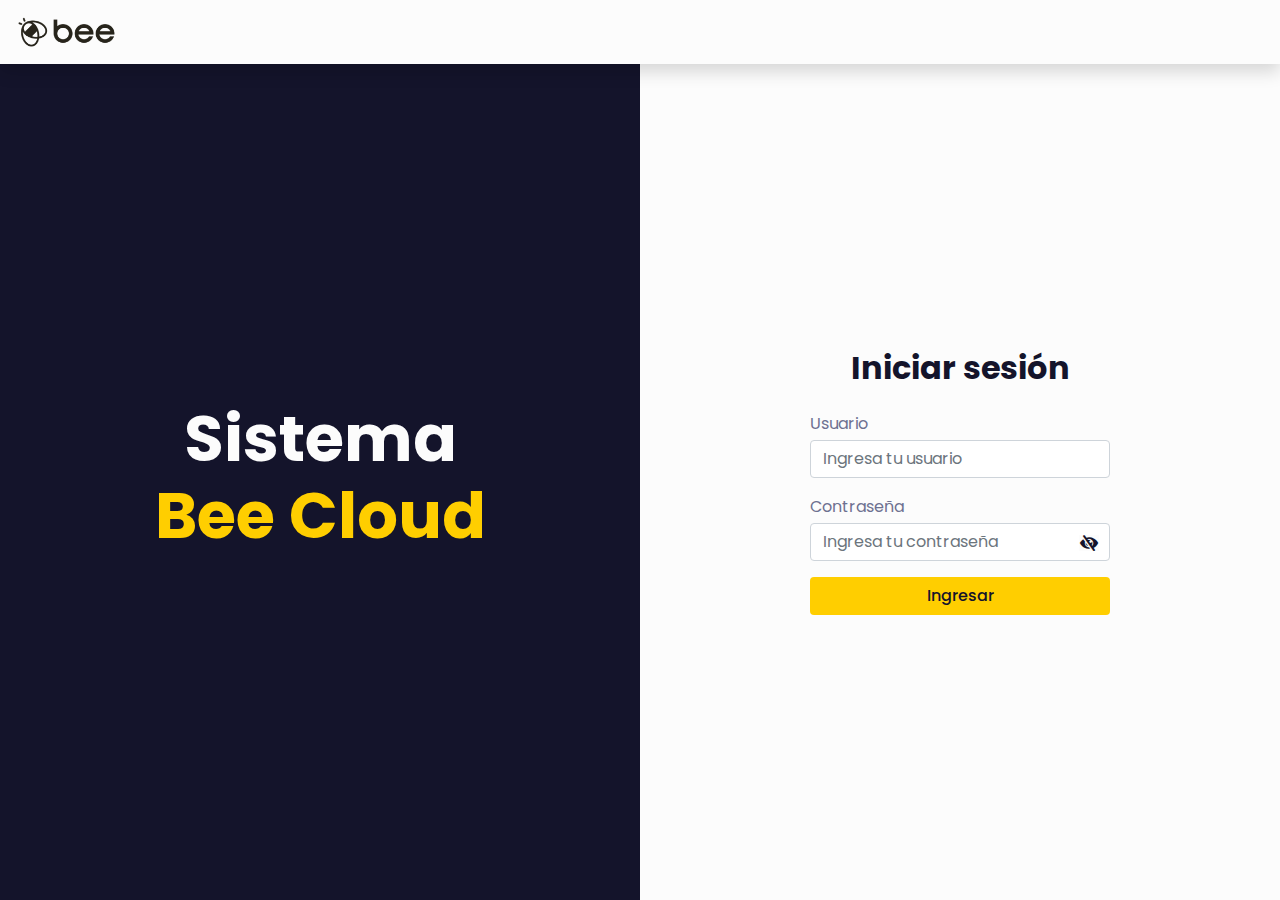
==== commit 1ede53dc: "modal filtro usuarios" ====
--- a/login.html
+++ b/login.html
@@ -43,7 +43,7 @@
 			</div>
 
 			<div class="col-lg-6 wrap-form-login">
-				<div class="form-login">
+				<form class="form-login">
 					<h1>
 						Iniciar sesión
 					</h1>
@@ -60,7 +60,7 @@
 					</div>
 
 					<button type="button" class="btn button-primary button-block">Ingresar</button>
-				</div>
+				</form>
 			</div>
 		</div>
 	</main>
--- a/css/main.css
+++ b/css/main.css
@@ -44,7 +44,8 @@
 }
 
 main {
-  min-height: calc(100vh - 64px);
+  /* background-color: pink; */
+  min-height: 100vh;
 }
 
 hr {
@@ -206,6 +207,10 @@
   font-weight: 500;
 }
 
+.btn:focus {
+  box-shadow: 0 0 0 0.25rem rgba(20, 20, 43, 0.25);
+}
+
 .button-large {
   padding: .75rem 3rem;
 }
@@ -213,32 +218,6 @@
 .button-block {
   display: block;
   width: 100%;
-}
-
-.button-icon {
-  display: inline-flex;
-  align-items: center;
-}
-
-.button-icon span {
-  font-size: 1.2rem
-}
-
-.button-icon-sidebar {
-  display: flex;
-  align-items: center;
-  justify-content: space-between;
-}
-
-.button-img {
-  display: flex;
-  align-items: center;
-}
-
-.button-img-left img {
-  /* background-color: yellow; */
-  display: block;
-  height: 2rem;
 }
 
 .button-primary {
@@ -276,6 +255,7 @@
 }
 
 .button-outline {
+  background-color: var(--white);
   background-color: none;
   color: var(--dark);
   border-color: 1px solid var(--dark);
@@ -332,6 +312,9 @@
 .button-icon {
   color: var(--dark);
   background-color: none;
+  display: flex;
+  justify-content: center;
+  align-items: center;
 }
 
 .button-icon:hover {
@@ -367,24 +350,26 @@
   box-shadow: 0 0 0 0.25rem rgba(20, 20, 43, 0.25);
 }
 
-.button-textIcon {
+.button-outline-icon {
+  background-color: var(--white);
+  color: var(--dark);
   display: inline-flex;
   align-items: center;
   justify-content: center;
   border-color: 1px solid var(--dark);
 }
 
-.button-textIcon span {
+.button-outline-icon span {
   margin-right: .5rem;
 }
 
-.button-textIcon:hover {
+.button-outline-icon:hover {
   background-color: var(--dark);
   color: var(--white);
 }
 
-.button-textIcon:focus {
-  background-color: none;
+.button-outline-icon:focus,.button-outline-icon:active  {
+  background-color: var(--white);
   color: var(--dark);
   border-color: 1px solid var(--dark);
   box-shadow: 0 0 0 0.25rem rgba(20, 20, 43, 0.25);
@@ -447,22 +432,34 @@
   height: 2rem;
 }
 
-.navbar .btn-user {
-  background-color: var(--primary-light);
+.dropdown-toggle {
+  /* background-color: var(--primary-light); */
+  color: var(--dark);
   display: flex;
   align-items: center;
   justify-content: center;
 }
 
-.dropdown-toggle {
-
+.dropdown-toggle span {
+  /* background-color: pink; */
+  margin-left: .5rem;
+}
+
+.sidebar-menu {
+  /* background-color: pink; */
+  display: flex;
+  align-items: center;
+}
+
+.sidebar-menu .button-icon {
+  margin-right: .75rem;
 }
 
 /* Fin Navbar */
 
 /* Wrap img login */
 .wrap-img-login {
-  background-color: var(--success);
+  background-color: var(--dark);
   min-height: calc(100vh - 64px);
   display: flex;
   justify-content: center;
@@ -548,3 +545,217 @@
 
 /* End Wrap form login */
 /* END LOGIN */
+
+.main-admin {
+  background-color: salmon;
+  padding-top: 64px;
+}
+
+/* Sidebar */
+.sidebar-admin {
+  background-color: var(--white);
+  width: 250px;
+  min-height: calc(100vh - 64px);
+  position: fixed;
+  left: 0;
+  transition: all 150ms linear;
+}
+
+.sidebar-admin.active {
+  left: -250px;
+}
+
+.sidebar-admin-list .btn {
+  /* background-color: lightgreen; */
+  width: 100%;
+  text-align: left;
+  padding-top: .5rem;
+  border-radius: 0;
+}
+
+.sidebar-admin-list .btn:hover  {
+  background-color: var(--gray-light);
+}
+
+.sidebar-admin-list .btn:focus  {
+  background-color: var(--primary-light);
+  box-shadow: none;
+}
+
+.active-item-sidebar {
+  background-color: var(--primary-light);
+}
+
+.sidebar-admin-list {
+  list-style: none;
+  padding-left: 0;
+}
+
+.sidebar-list-collapse {
+  background-color: var(--white);
+  list-style: none;
+  padding-left: 0;
+}
+
+.item-collapse {
+  /* background-color: pink; */
+  text-decoration: none;
+  display: block;
+  padding: .5rem .5rem .5rem 2rem;
+  color: var(--dark-light);
+  line-height: 1.5rem;
+  border-radius: 0 !important;
+}
+
+.item-collapse:hover {
+  background-color: var(--gray-light);
+  color: var(--dark-light);
+}
+
+.item-collapse:focus {
+  background-color: var(--primary-light);
+}
+
+.btn-icon-sidebar {
+  display: flex;
+  align-items: center;
+  justify-content: space-between;
+}
+
+/* End Sidebar */
+
+/* Main panel admin */
+.admin-panel {
+  background-color: var(--smoke-light);
+  padding: 1rem;
+  min-height: calc(100vh - 64px);
+}
+
+.ml-panel {
+  margin-left: 250px;
+  transition: all 150ms linear;
+}
+
+.ml-panel-0 {
+  margin-left: 0px;
+  transition: all 150ms linear;
+}
+
+.panel {
+  display: none;
+}
+
+.active-panel {
+  display: block;
+}
+/* end main panel admin */
+
+.action-btns {
+  /* background-color: pink; */
+  display: flex;
+  justify-content: space-between;
+  align-items: center;
+  margin-bottom: 1.5rem;
+}
+
+/* TABLES */
+.card-dtable {
+  background-color: var(--white);
+  padding: 1.5rem;
+  border-radius: .25rem;
+  box-shadow: 0px 4px 4px rgba(175, 177, 189, 0.25);
+}
+
+.card-dtable-header {
+  /* background-color: lightgreen; */
+  display: flex;
+  justify-content: space-between;
+  align-items: center;
+  margin-bottom: 1rem;
+}
+
+.title-dtable {
+  /* background-color: lavender; */
+  font-size: 1.5rem;
+  font-weight: 600;
+}
+
+.table thead {
+  border-bottom: 1px solid var(--dark);
+}
+
+/* Pagination color */
+.page-item.active .page-link {
+  z-index: 3;
+  color: var(--dark);
+  background-color: var(--primary);
+  border-color: var(--primary);
+}
+
+.page-link:hover {
+  z-index: 2;
+  color: var(--gray);
+  text-decoration: none;
+  background-color: var(--white);
+  border-color: var(--gray);
+}
+
+div.dataTables_wrapper div.dataTables_info {
+  /* font-size: 14px; */
+  color: var(--gray);
+}
+
+/* Fin pagination color */
+
+/*     Pagination     */
+.pagination>li>a, .pagination>li:first-child>a, .pagination>li:last-child>a, .pagination>li>span, .pagination>li:first-child>span, .pagination>li:last-child>span {
+  border-radius: 100px !important;
+  margin: 0 4px;
+  color: var(--gray);
+  border-color: var(--gray);
+  min-width: 2.5rem;
+  min-height: 2.5rem;
+  display: flex;
+  justify-content: center;
+  align-items: center;
+}
+
+.pagination.pg-default>li.active>a, .pagination.pg-default>li.active:first-child>a, .pagination.pg-default>li.active:last-child>a, .pagination.pg-default>li.active>span, .pagination.pg-default>li.active:first-child>span, .pagination.pg-default>li.active:last-child>span {
+  background: var(--white);
+  border-color: var(--dark);
+  color: var(--dark);
+}
+
+.pagination.pg-primary>li.active>a, .pagination.pg-primary>li.active:first-child>a, .pagination.pg-primary>li.active:last-child>a, .pagination.pg-primary>li.active>span, .pagination.pg-primary>li.active:first-child>span, .pagination.pg-primary>li.active:last-child>span {
+  background: var(--primary);
+  border-color: var(--dark);
+  color: var(--dark);
+}
+
+.pagination.pg-info>li.active>a, .pagination.pg-info>li.active:first-child>a, .pagination.pg-info>li.active:last-child>a, .pagination.pg-info>li.active>span, .pagination.pg-info>li.active:first-child>span, .pagination.pg-info>li.active:last-child>span {
+  background: var(--primary);
+  border-color: var(--dark);
+  color: var(--dark);
+}
+
+/*   fin  Pagination     */
+/* End TABLES */
+
+/* MODALS */
+.modal-content {
+  border-radius: .5rem;
+}
+
+.modal-header {
+  border-bottom: none;
+}
+
+.modal-footer {
+  border-top: none;
+}
+
+.modal-title {
+  font-size: 1.5rem;
+  font-weight: 600;
+}
+/* END MODALS */
